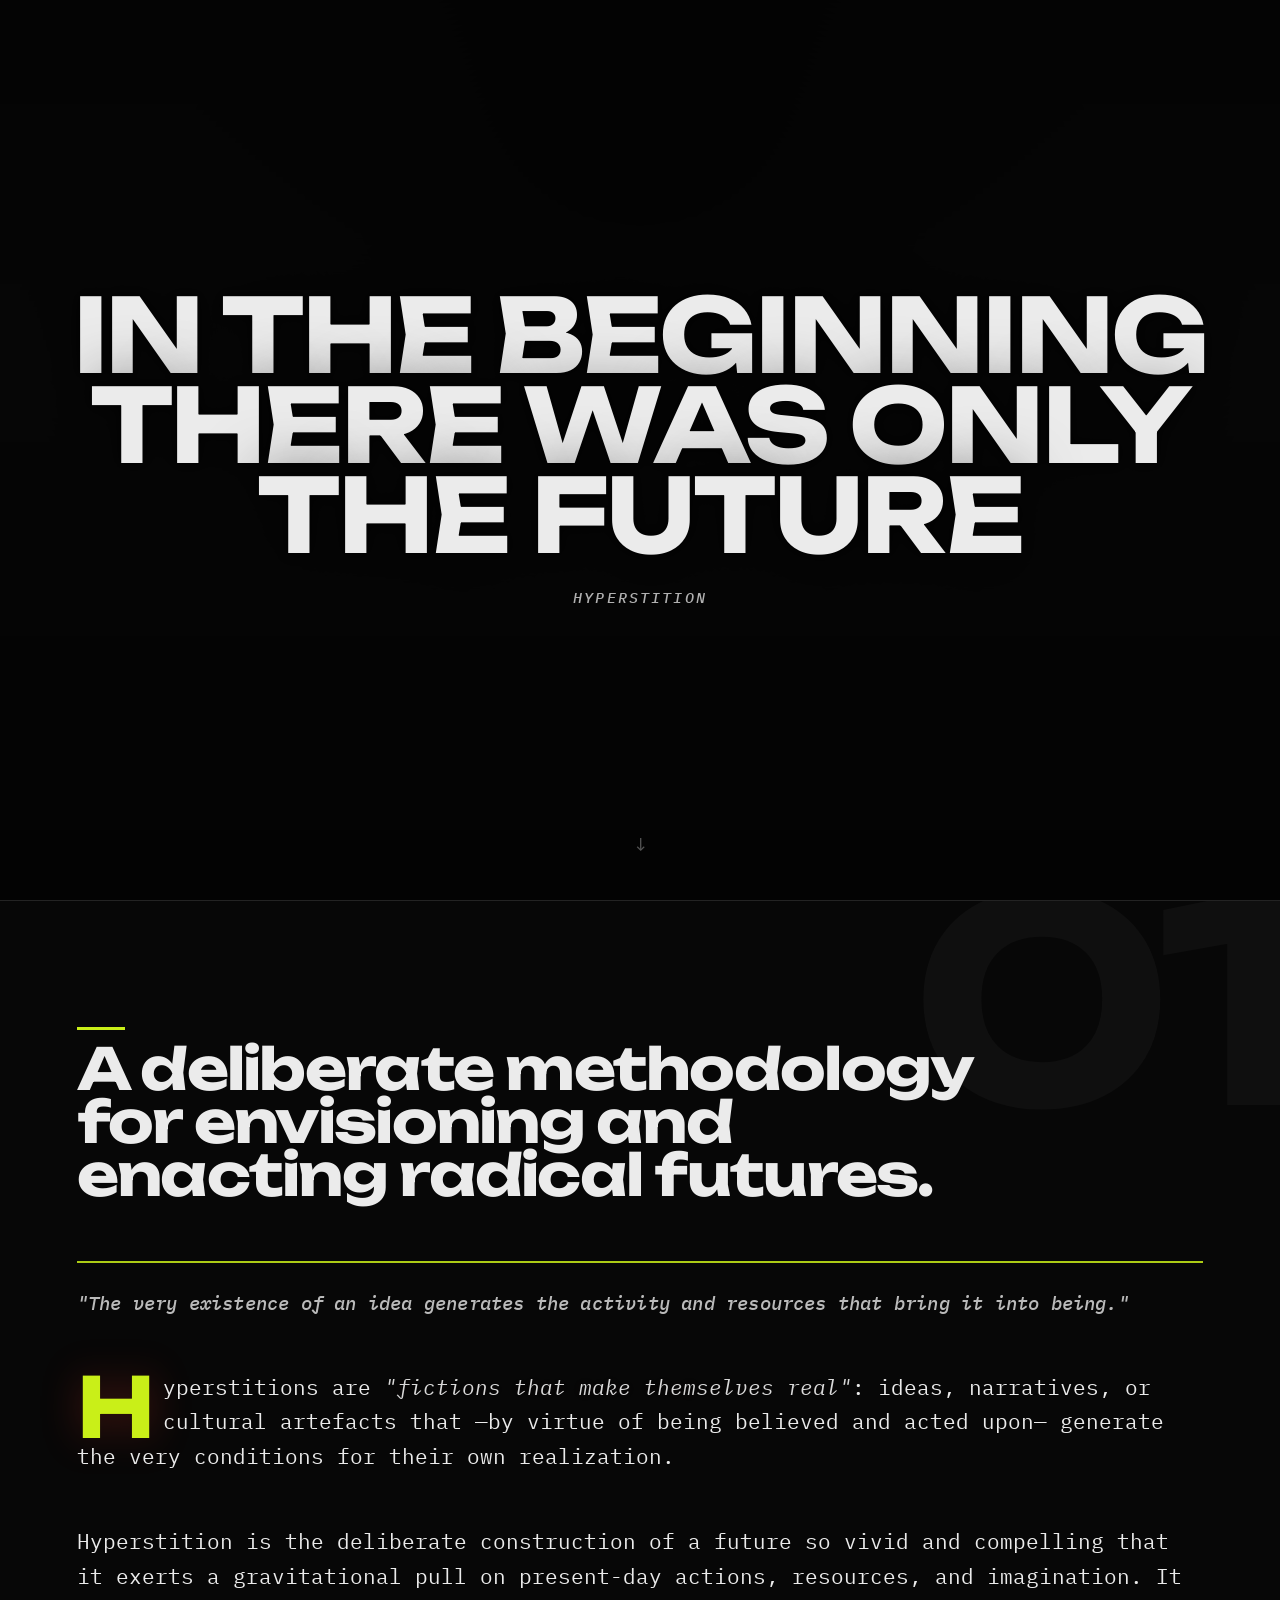
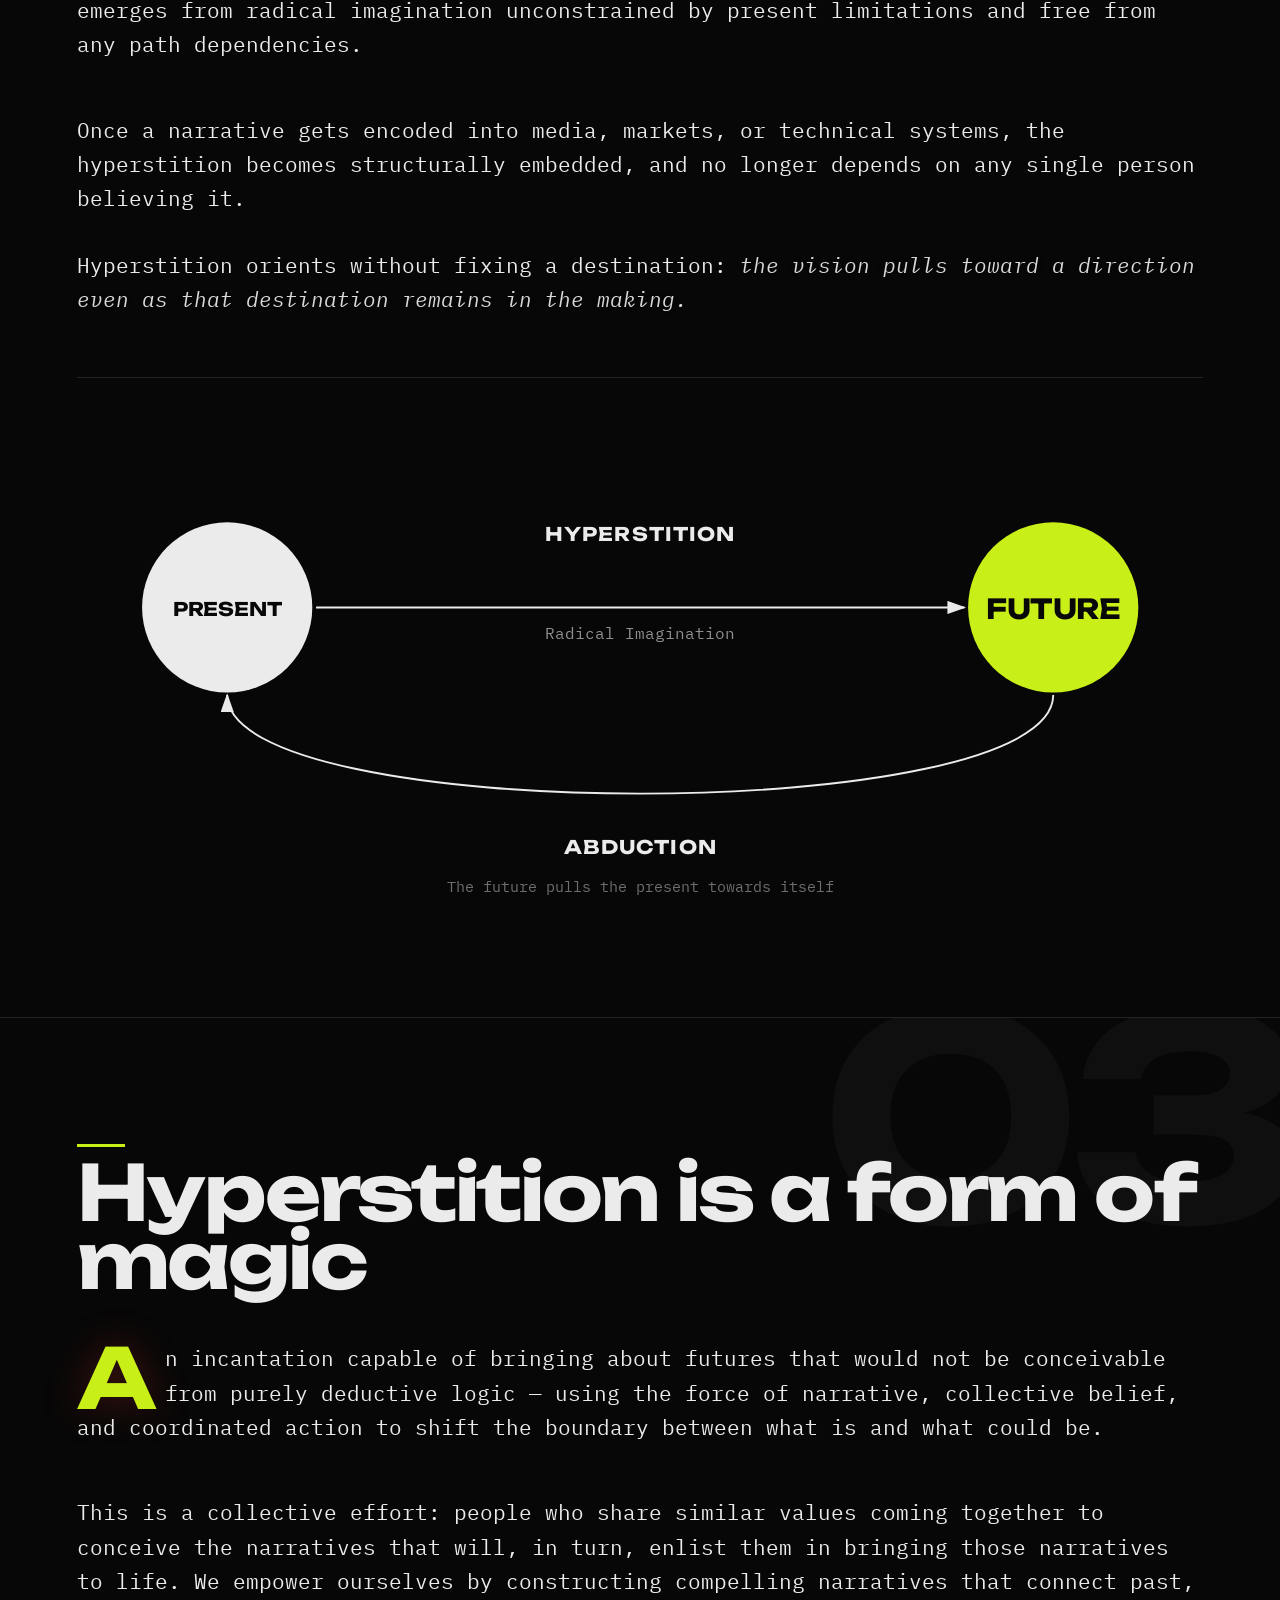
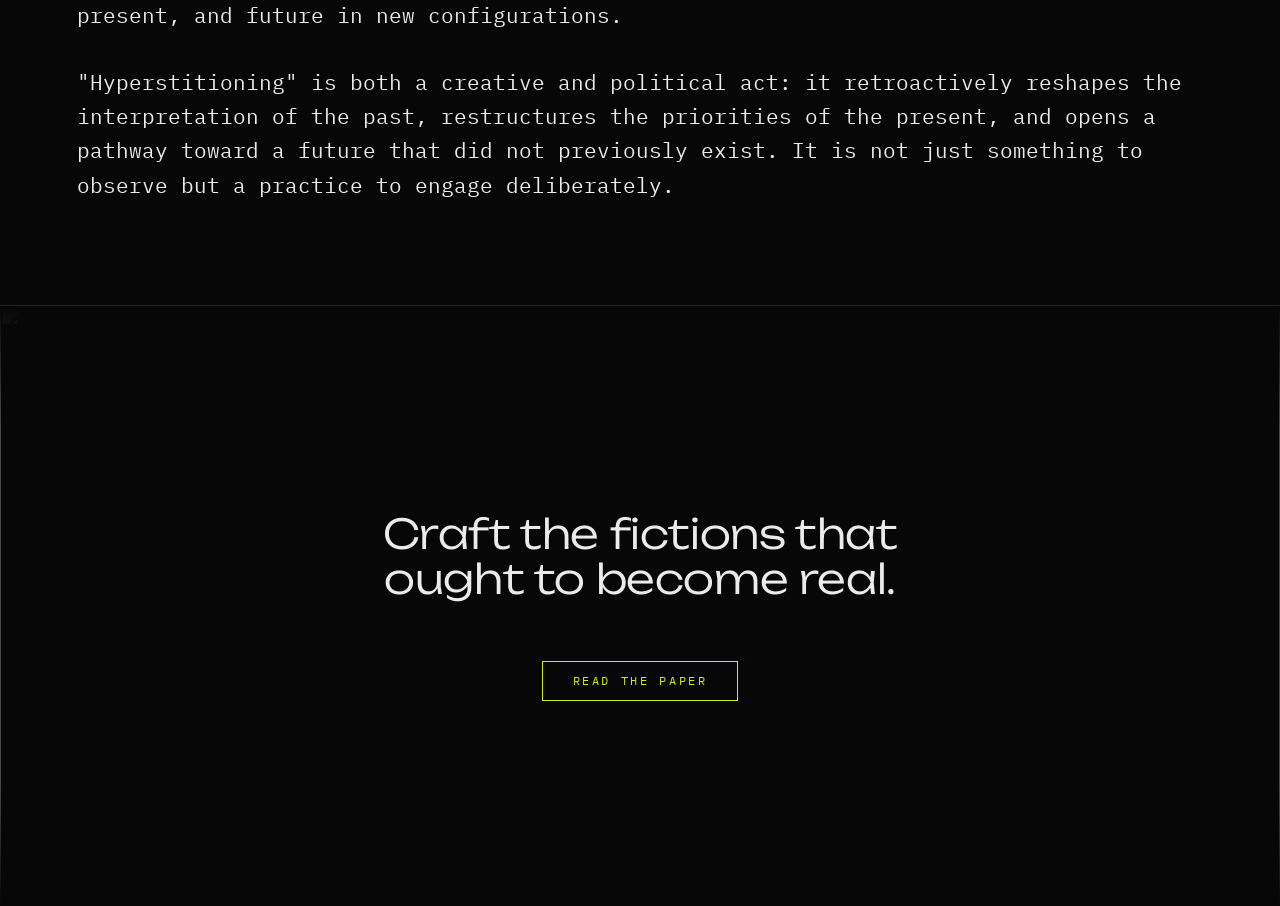
==== index.html @ 97afe1a6 "Edit it by hand" ====
<!doctype html>
<html lang="en">
    <head>
        <meta charset="utf-8" />
        <meta name="viewport" content="width=device-width, initial-scale=1" />
        <title>Hyperstition</title>
        <link rel="preconnect" href="https://fonts.googleapis.com" />
        <link rel="preconnect" href="https://fonts.gstatic.com" crossorigin />
        <link
            href="https://fonts.googleapis.com/css2?family=Cormorant:ital,wght@0,300..700;1,300..700&family=Sono:wght,MONO@200..800,1&display=swap"
            rel="stylesheet"
        />
        <link
            href="https://fonts.googleapis.com/css2?family=Unbounded:wght@300;700&family=IBM+Plex+Mono:ital,wght@0,400;0,500;1,400&display=swap"
            rel="stylesheet"
        />
        <link rel="stylesheet" href="styles.css" />
    </head>
    <body>
        <canvas id="canvas"></canvas>

        <!-- ── HERO ──────────────────────────────────────────── -->
        <section class="hero" aria-label="Hero">
            <div class="veil" aria-hidden="true"></div>
            <div class="hero__inner">
                <!--<p class="hero__label">CCRU · FUTURES · NARRATIVE</p>-->
                <h1 class="hero__title">
                    In the beginning there was only the future
                </h1>
                <p class="hero__sub">Hyperstition</p>
            </div>
            <a class="hero__scroll" href="#spread-01" aria-label="Scroll down"
                >↓</a
            >
        </section>

        <!-- ── SPREADS ────────────────────────────────────────── -->
        <div class="spreads">
            <!-- SPREAD 01 · THE CONCEPT -->
            <section class="spread spread--01" id="spread-01">
                <span class="spread__ghost" aria-hidden="true">01</span>
                <div class="spread__inner">
                    <!--<p class="spread__label">
                        <span class="accent">01</span> &mdash; THE CONCEPT
                    </p>-->
                    <blockquote class="pull-quote">
                        A deliberate methodology for envisioning and enacting
                        radical futures.
                    </blockquote>
                    <div class="spread__cols spread__cols--asymmetric">
                        <div class="spread__col">
                            <p class="spread__statement">
                                <em>
                                    "The very existence of an idea generates the
                                    activity and resources that bring it
                                    into&nbsp;being."
                                </em>
                            </p>
                        </div>
                        <div class="spread__col">
                            <p class="drop-cap">
                                Hyperstitions are
                                <em>"fictions that make themselves real"</em>:
                                ideas, narratives, or cultural artefacts that
                                —by virtue of being believed and acted upon—
                                generate the very conditions for their own
                                realization.
                            </p>
                        </div>
                        <div class="spread__col">
                            <p>
                                Hyperstition is the deliberate construction of a
                                future so vivid and compelling that it exerts a
                                gravitational pull on present-day actions,
                                resources, and imagination. It emerges from
                                radical imagination unconstrained by present
                                limitations and free from any path dependencies.
                            </p>
                        </div>
                        <div class="spread__col">
                            <p>
                                Once a narrative gets encoded into media,
                                markets, or technical systems, the hyperstition
                                becomes structurally embedded, and no longer
                                depends on any single person believing it.
                            </p>
                            <p>
                                Hyperstition orients without fixing a
                                destination:
                                <em
                                    >the vision pulls toward a direction even as
                                    that destination remains in the making.</em
                                >
                            </p>
                        </div>
                    </div>
                    <figure
                        class="abduction-diagram"
                        aria-label="Abduction diagram"
                    >
                        <svg
                            viewBox="0 0 900 390"
                            xmlns="http://www.w3.org/2000/svg"
                            aria-hidden="true"
                        >
                            <defs>
                                <marker
                                    id="arr"
                                    markerWidth="10"
                                    markerHeight="7"
                                    refX="9"
                                    refY="3.5"
                                    orient="auto"
                                >
                                    <polygon
                                        points="0 0, 10 3.5, 0 7"
                                        fill="#ebebeb"
                                    />
                                </marker>
                            </defs>

                            <!-- TODAY circle -->
                            <circle cx="120" cy="145" r="68" fill="#ebebeb" />
                            <text
                                x="120"
                                y="152"
                                text-anchor="middle"
                                font-family="Unbounded,sans-serif"
                                font-weight="700"
                                font-size="15"
                                fill="#080808"
                                letter-spacing="-0.01em"
                            >
                                PRESENT
                            </text>

                            <!-- 2050 circle -->
                            <circle cx="780" cy="145" r="68" fill="#c9ef18" />
                            <text
                                x="780"
                                y="154"
                                text-anchor="middle"
                                font-family="Unbounded,sans-serif"
                                font-weight="700"
                                font-size="22"
                                fill="#080808"
                                letter-spacing="-0.02em"
                            >
                                FUTURE
                            </text>

                            <!-- Horizontal arrow: TODAY → 2050 -->
                            <line
                                x1="191"
                                y1="145"
                                x2="709"
                                y2="145"
                                stroke="#ebebeb"
                                stroke-width="1.5"
                                marker-end="url(#arr)"
                            />

                            <!-- HYPERSTITION label -->
                            <text
                                x="450"
                                y="92"
                                text-anchor="middle"
                                font-family="Unbounded,sans-serif"
                                font-weight="700"
                                font-size="15"
                                fill="#ebebeb"
                                letter-spacing="0.06em"
                            >
                                HYPERSTITION
                            </text>

                            <!-- Sub-labels -->
                            <text
                                x="450"
                                y="170"
                                text-anchor="middle"
                                font-family="IBM Plex Mono,monospace"
                                font-size="13"
                                fill="#ebebeb"
                                opacity="0.6"
                            >
                                Radical Imagination
                            </text>
                            <!--<text
                                x="450"
                                y="188"
                                text-anchor="middle"
                                font-family="IBM Plex Mono,monospace"
                                font-size="13"
                                fill="#ebebeb"
                                opacity="0.6"
                            >
                                Free Imagination
                            </text>-->

                            <!-- Arc: 2050 → TODAY -->
                            <path
                                d="M 780,215 C 780,320 120,320 120,215"
                                fill="none"
                                stroke="#ebebeb"
                                stroke-width="1.5"
                                marker-end="url(#arr)"
                            />

                            <!-- ABDUCTION label -->
                            <text
                                x="450"
                                y="342"
                                text-anchor="middle"
                                font-family="Unbounded,sans-serif"
                                font-weight="700"
                                font-size="15"
                                fill="#ebebeb"
                                letter-spacing="0.06em"
                            >
                                ABDUCTION
                            </text>

                            <!-- Caption -->
                            <text
                                x="450"
                                y="372"
                                text-anchor="middle"
                                font-family="IBM Plex Mono,monospace"
                                font-size="12"
                                fill="#ebebeb"
                                opacity="0.45"
                            >
                                The future pulls the present towards itself

                                <!--reasoning backward from a desired future to
                                identify what must happen now.-->
                            </text>
                        </svg>
                    </figure>
                </div>
            </section>

            <!-- SPREAD 02 · ABDUCTION -->
            <!--<section class="spread spread--02" id="spread-02">-->
            <!--<span class="spread__ghost" aria-hidden="true">02</span>-->
            <!--<div class="spread__inner">-->
            <!--<p class="spread__label">
                        <span class="accent">02</span> &mdash; ABDUCTION
                    </p>-->
            <!--<blockquote class="pull-quote">
                        The future pulls the present towards itself
                    </blockquote>-->
            <!--<div class="spread__cols">
                        <div class="spread__col">
                            <p class="spread__statement">
                                Hyperstition is the deliberate construction of a
                                future so vivid and compelling that it exerts a
                                gravitational pull on present-day actions,
                                resources, and imagination. It emerges from
                                radical imagination unconstrained by present
                                limitations and free from any path dependencies.
                            </p>
                        </div>
                        <div class="spread__col">
                            <p class="drop-cap">
                                Once a narrative gets encoded into media,
                                markets, or technical systems, the hyperstition
                                becomes structurally embedded, and no longer
                                depends on any single person believing it.
                            </p>
                            <p>
                                Hyperstition orients without fixing a
                                destination: the vision pulls toward a direction
                                even as that destination remains in the making.
                            </p>
                        </div>
                    </div>-->
            <!--</div>-->
            <!--</section>-->

            <!-- SPREAD 03 · DELIBERATE ACT -->
            <section class="spread spread--03" id="spread-03">
                <span class="spread__ghost" aria-hidden="true">03</span>
                <div class="spread__inner">
                    <!--<p class="spread__label">
                        <span class="accent">03</span> &mdash; DELIBERATE ACT
                    </p>-->
                    <blockquote class="pull-quote pull-quote--large">
                        Hyperstition is a form of magic
                    </blockquote>
                    <div class="spread__cols spread__cols--asymmetric">
                        <div class="spread__col">
                            <p class="drop-cap">
                                An incantation capable of bringing about futures
                                that would not be conceivable from purely
                                deductive logic — using the force of narrative,
                                collective belief, and coordinated action to
                                shift the boundary between what is and what
                                could be.
                            </p>
                        </div>
                        <div class="spread__col">
                            <p>
                                This is a collective effort: people who share
                                similar values coming together to conceive the
                                narratives that will, in turn, enlist them in
                                bringing those narratives to life. We empower
                                ourselves by constructing compelling narratives
                                that connect past, present, and future in new
                                configurations.
                            </p>
                            <!--<blockquote class="pull-quote pull-quote--inline">
                                "it is not just something to observe but a
                                practice to engage&nbsp;deliberately."
                            </blockquote>-->
                            <p>
                                "Hyperstitioning" is both a creative and
                                political act: it retroactively reshapes the
                                interpretation of the past, restructures the
                                priorities of the present, and opens a pathway
                                toward a future that did not previously exist.
                                It is not just something to observe but a
                                practice to engage&nbsp;deliberately.
                            </p>
                        </div>
                    </div>
                </div>
            </section>
        </div>
        <!-- /.spreads -->

        <!-- ── CTA ────────────────────────────────────────────── -->
        <section class="cta" id="cta">
            <figure class="cta__bg" aria-hidden="true">
                <img src="public/magic.png" alt="" />
            </figure>
            <div class="cta__inner">
                <blockquote class="cta__quote">
                    Craft the fictions that ought to become real.
                </blockquote>
                <a
                    class="cta__action"
                    href="public/hyperstition_fey.pdf"
                    target="_blank"
                    >Read the paper</a
                >
            </div>
        </section>

        <!-- ── FOOTER ─────────────────────────────────────────── -->
        <!--<footer class="colophon">
            <p class="colophon__title">HYPERSTITION.IO</p>
            <p class="colophon__year">MMXXVI</p>
        </footer>-->

        <script src="https://jhancock532.github.io/twgl.min.js"></script>
        <script src="shaders.js"></script>
        <script src="main.js"></script>
    </body>
</html>
---- styles.css ----
/* ═══════════════════════════════════════════════════════════
   HYPERSTITION — Zine Stylesheet
   ═══════════════════════════════════════════════════════════ */

:root {
    color-scheme: dark;
    --bg: #080808;
    --fg: #ebebeb;
    --accent: #c9ef18;
    --ghost: rgba(235, 235, 235, 0.03);
    --rule: rgba(235, 235, 235, 0.12);

    /* Spacing scale — 0.75rem base */
    --sp-1: 0.75rem;
    --sp-2: 1.5rem;
    --sp-3: 2.25rem;
    --sp-4: 3rem;
    --sp-5: 3.75rem;
    --sp-6: 4.5rem;

    /* Type scale — perfect fourth (1.333) */
    --ts--2: 0.56rem;
    --ts--1: 0.75rem;
    --ts-0: 1rem;
    --ts-1: 1.33rem;
    --ts-2: 1.78rem;
    --ts-3: 2.37rem;
    --ts-4: 3.16rem;
    --ts-5: 4.21rem;
    --ts-6: 5.61rem;
    --ts-7: 7.48rem;

    --font-display: "Unbounded", "Sono", "Georgia", serif;
    --font-body: "IBM Plex Mono", "Cormorant", "Courier New", monospace;
}

/* ── Reset ───────────────────────────────────────────────── */
*,
*::before,
*::after {
    box-sizing: border-box;
    margin: 0;
    padding: 0;
}

/* ── Base ────────────────────────────────────────────────── */
html {
    background: var(--bg);
    scroll-behavior: smooth;
    overscroll-behavior: none;
}

body {
    background: var(--bg);
    color: var(--fg);
    font-family: var(--font-body);
    font-size: clamp(0.85rem, 1vw + 0.5rem, 1.3rem);
    line-height: 1.65;
    text-rendering: optimizeLegibility;
    -webkit-font-smoothing: antialiased;
    overflow-x: hidden;
    overflow-y: auto;
    position: relative;
}

/* ── Canvas (fixed WebGL background) ────────────────────── */
canvas {
    position: fixed;
    inset: 0;
    width: 100%;
    height: 100%;
    display: block;
    filter: contrast(1.05) saturate(0.1) brightness(0.95);
    z-index: 0;
}

/* ── Selection — redacted document feel ──────────────────── */
::selection {
    background: var(--accent);
    color: var(--bg);
    -webkit-text-fill-color: var(--bg);
}

/* ── Scrollbar — hairline accent ────────────────────────── */
::-webkit-scrollbar {
    width: 4px;
}
::-webkit-scrollbar-track {
    background: var(--bg);
}
::-webkit-scrollbar-thumb {
    background: var(--accent);
    border-radius: 0;
}
html {
    scrollbar-width: thin;
    scrollbar-color: var(--accent) var(--bg);
}

/* ── Accent utility ──────────────────────────────────────── */
.accent {
    color: var(--accent);
}

/* ═══════════════════════════════════════════════════════════
   HERO
   ═══════════════════════════════════════════════════════════ */
.hero {
    position: relative;
    height: 100dvh;
    min-height: 30rem;
    display: flex;
    flex-direction: column;
    align-items: center;
    justify-content: center;
    z-index: 1;
    text-align: center;
    overflow: hidden;
}

/*.veil {
    position: absolute;
    inset: 0;
    background:
        radial-gradient(
            60vmax 40vmax at 50% 20%,
            rgba(0, 0, 0, 0.4),
            transparent 60%
        ),
        linear-gradient(
            180deg,
            rgba(0, 0, 0, 0.5),
            rgba(0, 0, 0, 0.2) 40%,
            rgba(0, 0, 0, 0.65)
        );
    mix-blend-mode: multiply;
    pointer-events: none;
    z-index: 1;
}*/

.veil {
    position: absolute;
    inset: 0;
    background:
        radial-gradient(
            60vmax 40vmax at 50% 20%,
            rgba(0, 0, 0, 0.35),
            transparent 60%
        ),
        linear-gradient(
            180deg,
            rgba(0, 0, 0, 0.45),
            rgba(0, 0, 0, 0.2) 40%,
            rgba(0, 0, 0, 0.55)
        );
    mix-blend-mode: multiply;
    pointer-events: none;
    z-index: 1;
}

.hero__inner {
    position: relative;
    z-index: 2;
    padding: 2rem 1.5rem;
    display: flex;
    flex-direction: column;
    align-items: center;
    gap: var(--sp-2);
}

.hero__title {
    font-family: var(--font-display);
    font-weight: 700;
    font-size: clamp(2.37rem, 8vw, 7.77rem);
    line-height: 0.88;
    letter-spacing: -0.03em;
    text-transform: uppercase;
    text-align: center;
    text-wrap: balance;
    text-shadow:
        0 0 60px rgba(0, 0, 0, 0.7),
        0 0 12px rgba(0, 0, 0, 0.9);
    animation: heatshift 12s ease-in-out infinite;
}

@keyframes heatshift {
    0%,
    100% {
        text-shadow:
            0 0 60px rgba(0, 0, 0, 0.7),
            0 0 12px rgba(0, 0, 0, 0.9),
            0 0 0 transparent;
    }
    33% {
        text-shadow:
            0 0 80px rgba(214, 56, 39, 0.08),
            0 0 12px rgba(0, 0, 0, 0.9),
            0 0 200px rgba(214, 56, 39, 0.03);
    }
    66% {
        text-shadow:
            0 0 60px rgba(0, 0, 0, 0.7),
            0 0 20px rgba(214, 56, 39, 0.05),
            0 0 160px rgba(214, 56, 39, 0.02);
    }
}

.hero__sub {
    font-family: var(--font-body);
    font-style: italic;
    font-size: clamp(0.75rem, 1.2vw, 1.33rem);
    letter-spacing: 0.14em;
    text-transform: uppercase;
    font-weight: 500;
    color: var(--fg);
    opacity: 0.75;
    animation: breathe 8s ease-in-out infinite;
}

@keyframes breathe {
    0%,
    100% {
        letter-spacing: 0.14em;
        opacity: 0.75;
    }
    50% {
        letter-spacing: 0.32em;
        opacity: 0.45;
    }
}

.hero__scroll {
    position: absolute;
    bottom: 2.5rem;
    left: 50%;
    transform: translateX(-50%);
    z-index: 2;
    color: var(--fg);
    opacity: 0.35;
    font-size: 1.2rem;
    text-decoration: none;
    animation: bob 2.2s ease-in-out infinite;
    transition:
        opacity 0.3s,
        text-shadow 0.3s;
    letter-spacing: 0;
}

.hero__scroll:hover {
    opacity: 0.9;
    text-shadow: 0 0 12px rgba(214, 56, 39, 0.4);
}

@keyframes bob {
    0%,
    100% {
        transform: translateX(-50%) translateY(0);
    }
    50% {
        transform: translateX(-50%) translateY(6px);
    }
}

/* ═══════════════════════════════════════════════════════════
   SPREADS WRAPPER
   ═══════════════════════════════════════════════════════════ */
.spreads {
    position: relative;
    z-index: 2;
}

/* ── Shared spread styles ────────────────────────────────── */
.spread {
    position: relative;
    overflow: hidden;
    padding: clamp(4rem, 8vw, 9rem) clamp(1.5rem, 6vw, 7rem);
    border-top: 1px solid var(--rule);
    background: rgba(8, 8, 8, 0.9);
}

.spread__ghost {
    position: absolute;
    top: -0.15em;
    right: -0.05em;
    font-family: var(--font-display);
    font-weight: 700;
    font-size: clamp(10rem, 22vw, 22rem);
    line-height: 1;
    color: var(--ghost);
    pointer-events: none;
    user-select: none;
    z-index: 0;
    letter-spacing: -0.04em;
    transition:
        color 1.2s ease,
        text-shadow 1.2s ease;
}

.spread:hover .spread__ghost {
    color: rgba(214, 56, 39, 0.04);
    text-shadow: 0 0 120px rgba(214, 56, 39, 0.06);
}

.spread__inner {
    position: relative;
    z-index: 1;
    max-width: 72rem;
    margin: 0 auto;
}

.spread__label {
    font-family: var(--font-body);
    font-size: var(--ts--1);
    letter-spacing: 0.22em;
    text-transform: uppercase;
    color: var(--fg);
    opacity: 0.5;
    margin-bottom: var(--sp-3);
    padding-bottom: var(--sp-1);
    border-bottom: 1px solid var(--rule);
    display: inline-block;
}

/* Stacked column layout — statement/aside first, body below */
.spread__cols {
    display: flex;
    flex-direction: column;
    gap: clamp(2rem, 4vw, 3.5rem);
    margin-top: var(--sp-4);
}

.spread__cols--asymmetric {
    /* same stacked behaviour */
}

.spread__col p {
    text-wrap: pretty;
}

.spread__col p + p {
    margin-top: clamp(1.25rem, 2.5vw, 2.25rem);
}

/* Body italics — faint accent bleed, typewriter correction feel */
.spread__col em {
    color: rgba(235, 235, 235, 0.92);
    text-shadow: 0 0 18px rgba(214, 56, 39, 0.08);
}

/* ── Pull quotes ─────────────────────────────────────────── */
.pull-quote {
    font-family: var(--font-display);
    font-weight: 700;
    font-size: clamp(2.37rem, 4.5vw, 4.21rem);
    line-height: 0.92;
    letter-spacing: -0.03em;
    border: none;
    margin: var(--sp-2) 0 var(--sp-4);
    padding: 0;
    max-width: 18ch;
    color: var(--fg);
    position: relative;
    overflow-wrap: break-word;
}

.pull-quote::before {
    content: "";
    display: block;
    width: 3rem;
    height: 3px;
    background: var(--accent);
    margin-bottom: var(--sp-1);
    transition: width 0.6s cubic-bezier(0.22, 1, 0.36, 1);
}

.pull-quote:hover::before {
    width: 100%;
}

.pull-quote--large {
    font-size: clamp(2.37rem, 6vw, 5.61rem);
    line-height: 0.88;
    letter-spacing: -0.03em;
    max-width: 16ch;
}

/* ═══════════════════════════════════════════════════════════
   SPREAD 02 — Abduction Diagram
   ═══════════════════════════════════════════════════════════ */
.abduction-diagram {
    margin-top: var(--sp-5);
    padding-top: var(--sp-4);
    border-top: 1px solid var(--rule);
    width: 100%;
}

.abduction-diagram svg {
    display: block;
    width: 100%;
    height: auto;
}

/* ═══════════════════════════════════════════════════════════
   CTA
   ═══════════════════════════════════════════════════════════ */
.cta {
    position: relative;
    z-index: 2;
    background: rgba(8, 8, 8, 0.94);
    border-top: 1px solid var(--rule);
    padding: clamp(8rem, 16vw, 16rem) clamp(1.5rem, 6vw, 7rem);
    text-align: center;
    overflow: hidden;
}

.cta__bg {
    position: absolute;
    inset: 0;
    margin: 0;
    padding: 0;
    z-index: 0;
}

.cta__bg img {
    display: block;
    width: 100%;
    height: 100%;
    object-fit: cover;
    object-position: center center;
    filter: grayscale(1) contrast(1.1) brightness(0.7);
    opacity: 0.5;
    mix-blend-mode: screen;
    -webkit-mask-image: linear-gradient(
        to bottom,
        transparent 0%,
        black 20%,
        black 80%,
        transparent 100%
    );
    mask-image: linear-gradient(
        to bottom,
        transparent 0%,
        black 20%,
        black 80%,
        transparent 100%
    );
}

.cta__inner {
    position: relative;
    z-index: 1;
    max-width: 48rem;
    margin: 0 auto;
    display: flex;
    flex-direction: column;
    align-items: center;
    gap: var(--sp-5);
}

.cta__quote {
    font-family: var(--font-display);
    font-weight: 300;
    font-size: clamp(1.78rem, 3.2vw, 3.16rem);
    line-height: 1.1;
    letter-spacing: -0.01em;
    color: var(--fg);
    border: none;
    padding: 0;
    margin: 0;
    text-wrap: balance;
}

.cta__action {
    display: inline-block;
    font-family: var(--font-body);
    font-size: var(--ts--1);
    letter-spacing: 0.22em;
    text-transform: uppercase;
    color: var(--accent);
    border: 1px solid var(--accent);
    padding: 0.75em 2.5em;
    text-decoration: none;
    transition:
        background 0.25s ease,
        color 0.25s ease;
}

.cta__action:hover {
    background: var(--accent);
    color: var(--bg);
}

/* ═══════════════════════════════════════════════════════════
   IMAGE FIGURES
   ═══════════════════════════════════════════════════════════ */
.spread__figure {
    position: relative;
    margin: var(--sp-5) 0 0;
    overflow: hidden;
}

.spread__figure img {
    display: block;
    width: 100%;
    max-height: 65vh;
    object-fit: cover;
    object-position: center top;
    filter: grayscale(0.85) contrast(1.1);
    opacity: 0.8;
    -webkit-mask-image: linear-gradient(to top, black 55%, transparent 100%);
    mask-image: linear-gradient(to top, black 55%, transparent 100%);
}

.spread__figure--bleed {
    position: relative;
    left: 50%;
    transform: translateX(-50%);
    width: 100vw;
}

.spread--03 .spread__figure--bleed {
    transform: translateX(-50%) rotate(0.3deg);
}

.spread--03 .spread__figure img {
    max-height: 40vh;
    object-position: center center;
}

/* ═══════════════════════════════════════════════════════════
   ZINE TYPOGRAPHY
   ═══════════════════════════════════════════════════════════ */

/* Drop capital — Unbounded letter in accent yellow */
.drop-cap::first-letter {
    font-family: var(--font-display);
    font-weight: 700;
    font-size: 4em;
    line-height: 0.75;
    float: left;
    margin-right: 0.1em;
    margin-top: 0.06em;
    color: var(--accent);
    text-shadow: 0 0 40px rgba(214, 56, 39, 0.3);
}

/* Statement paragraph — lead-in declaration, mono italic */
.spread__statement {
    font-family: var(--font-body);
    font-style: italic;
    font-weight: 500;
    font-size: clamp(1rem, 1.5vw, 1.2rem);
    line-height: 1.7;
    letter-spacing: 0.01em;
    border-top: 2px solid var(--accent);
    padding-top: var(--sp-2);
    margin-top: var(--sp-1);
    opacity: 0.85;
}

.spread__statement em {
    font-style: italic;
    opacity: 1;
    text-shadow: none;
}

/* Mantra — left-bordered continuation of pull-quote */
.spread__mantra {
    font-style: italic;
    font-size: clamp(1rem, 1.3vw, 1.33rem);
    line-height: 1.7;
    letter-spacing: 0.01em;
    font-weight: 500;
    border-left: 2px solid var(--accent);
    padding-left: 1.5rem;
    max-width: 52ch;
    margin: 0;
    opacity: 0.85;
}

/* ═══════════════════════════════════════════════════════════
   RESPONSIVE
   ═══════════════════════════════════════════════════════════ */
@media (max-width: 700px) {
    .hero__title {
        word-break: break-word;
        hyphens: manual;
    }
}

/* ── Reduced motion — kill all animation, preserve layout ── */
@media (prefers-reduced-motion: reduce) {
    *,
    *::before,
    *::after {
        animation-duration: 0.01ms !important;
        animation-iteration-count: 1 !important;
        transition-duration: 0.01ms !important;
    }
}
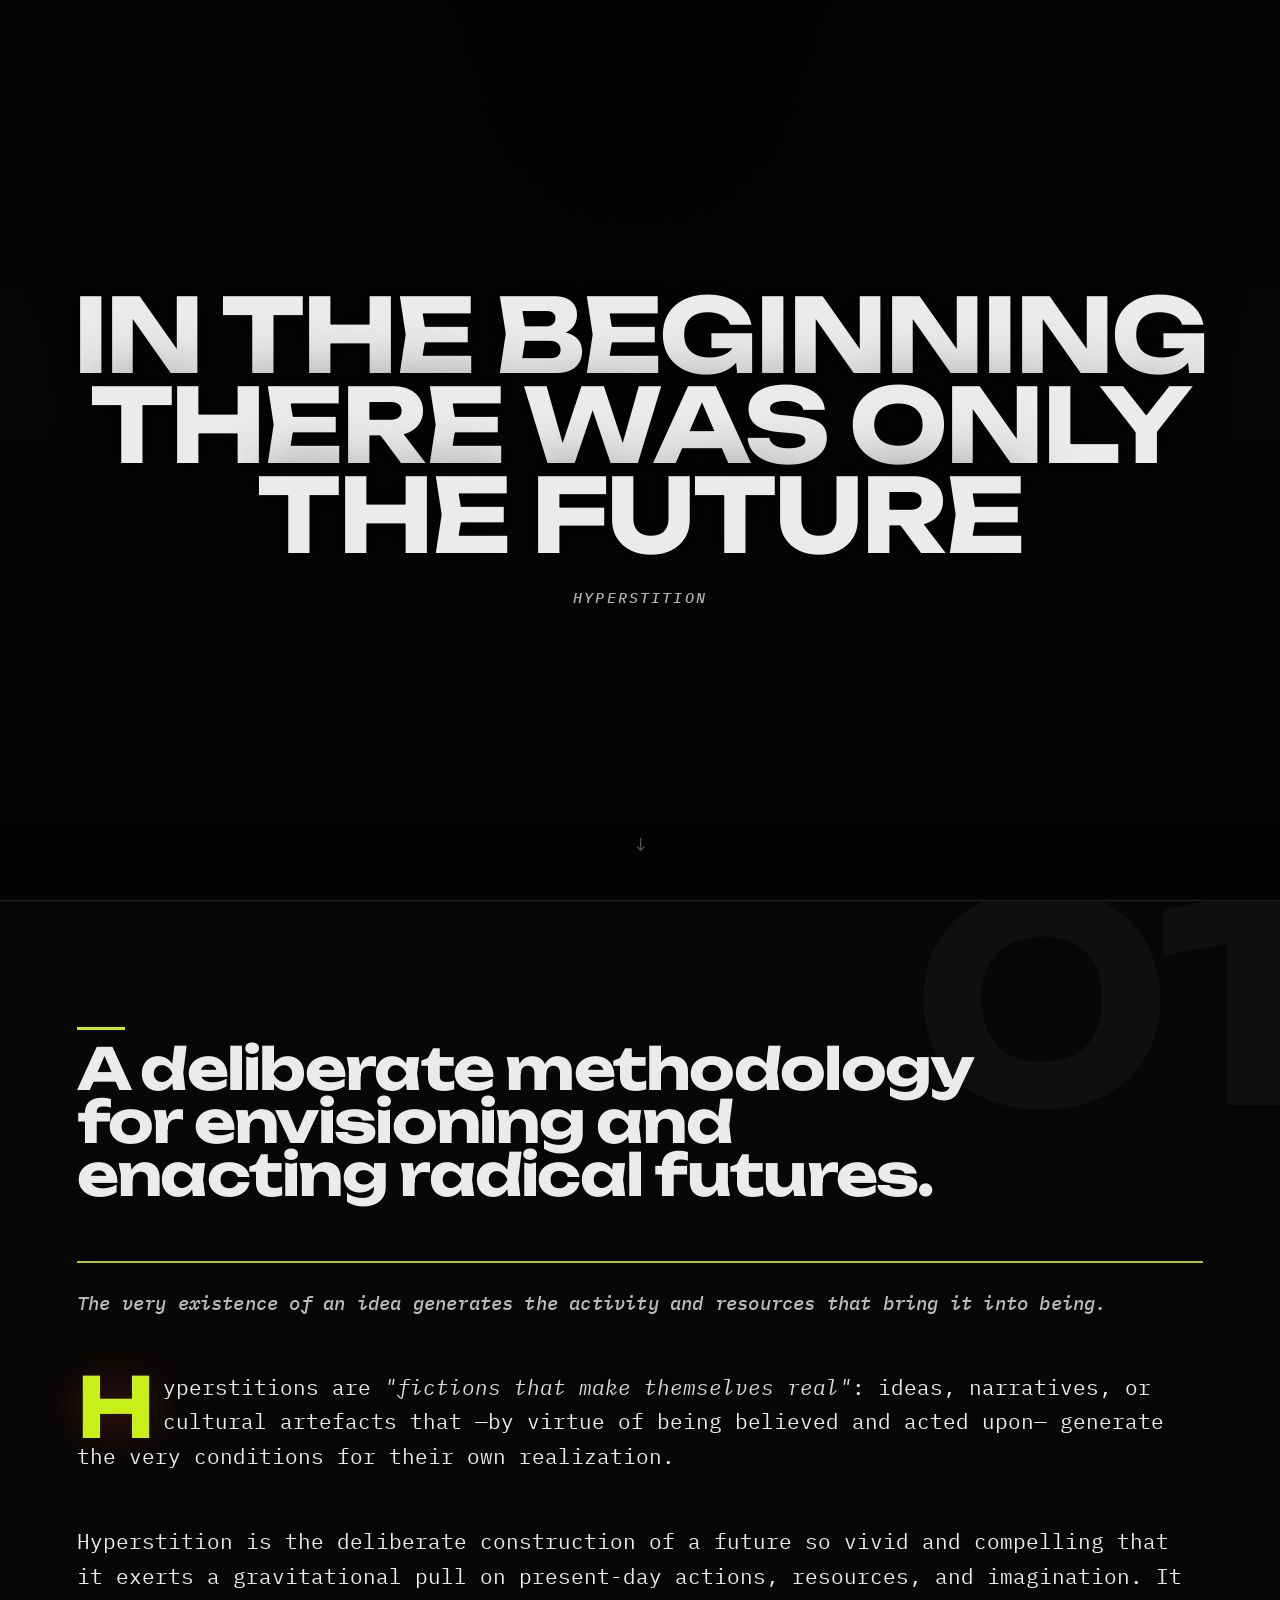
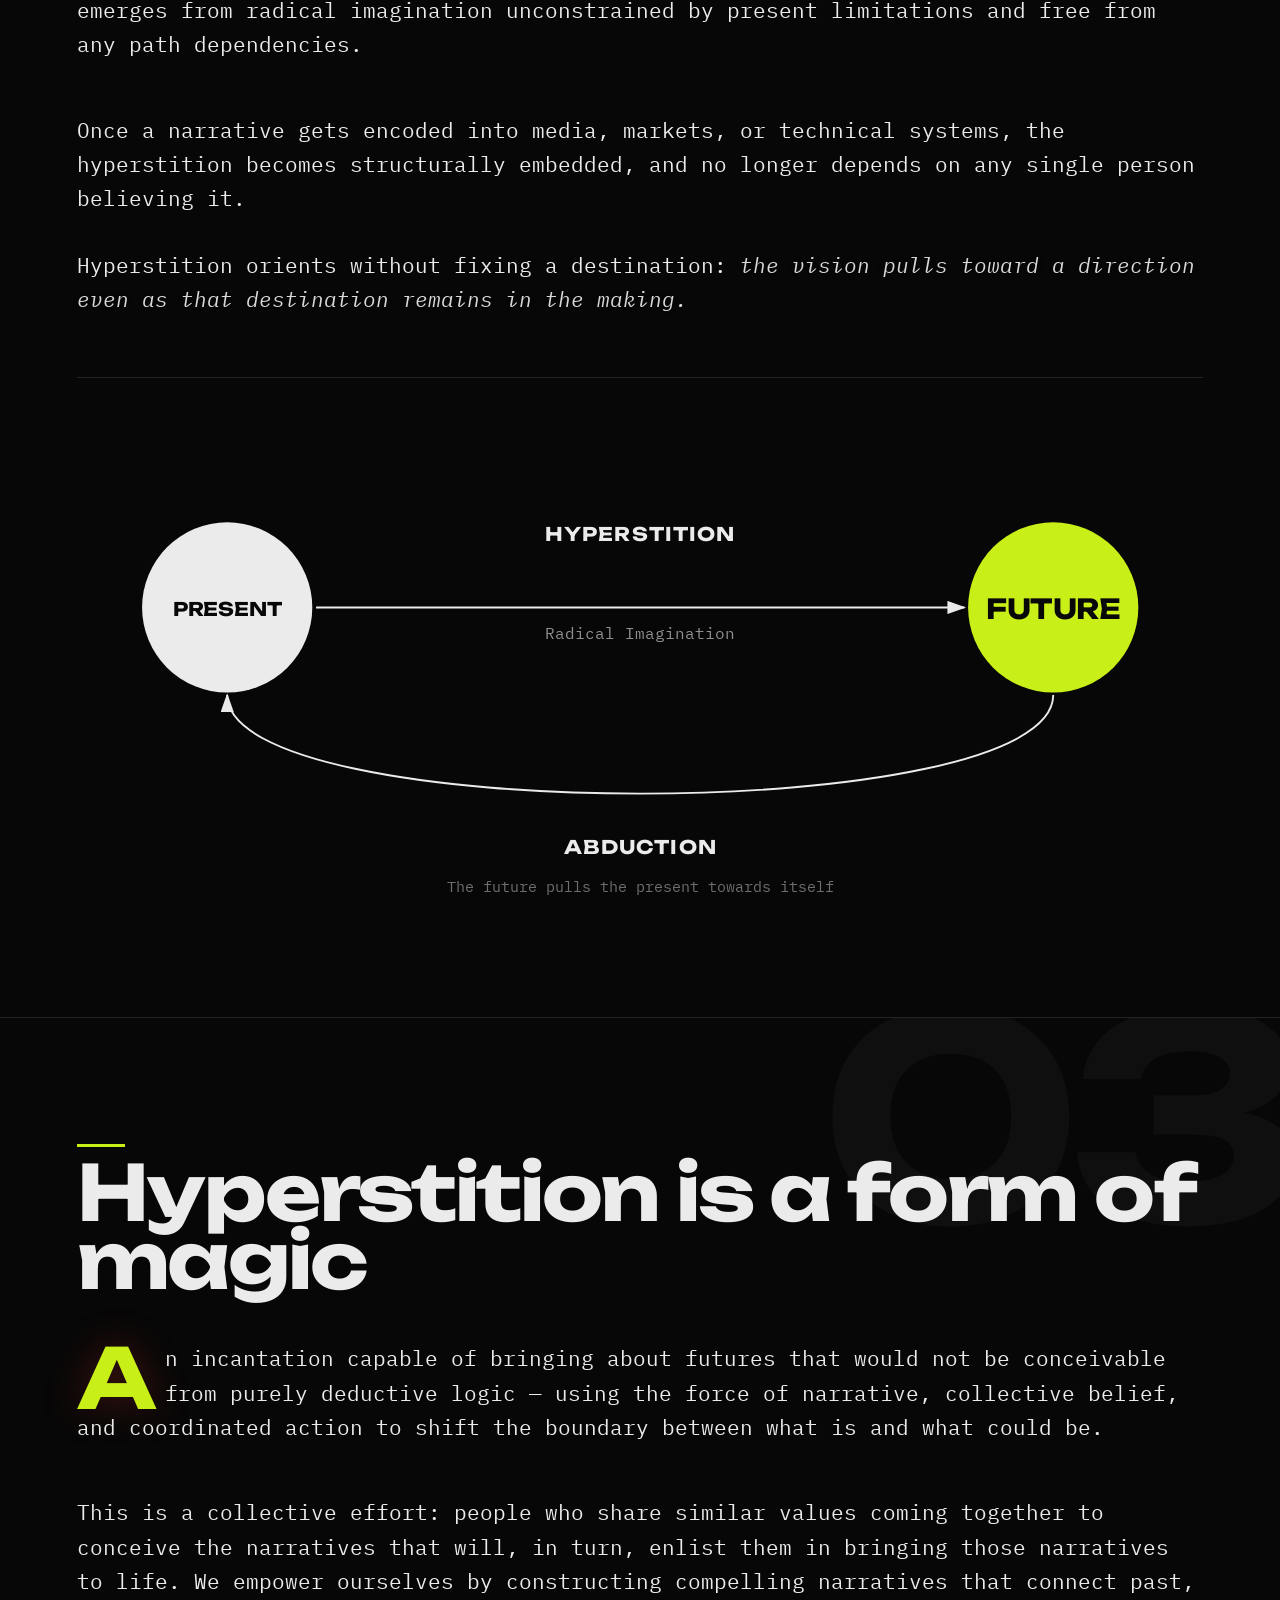
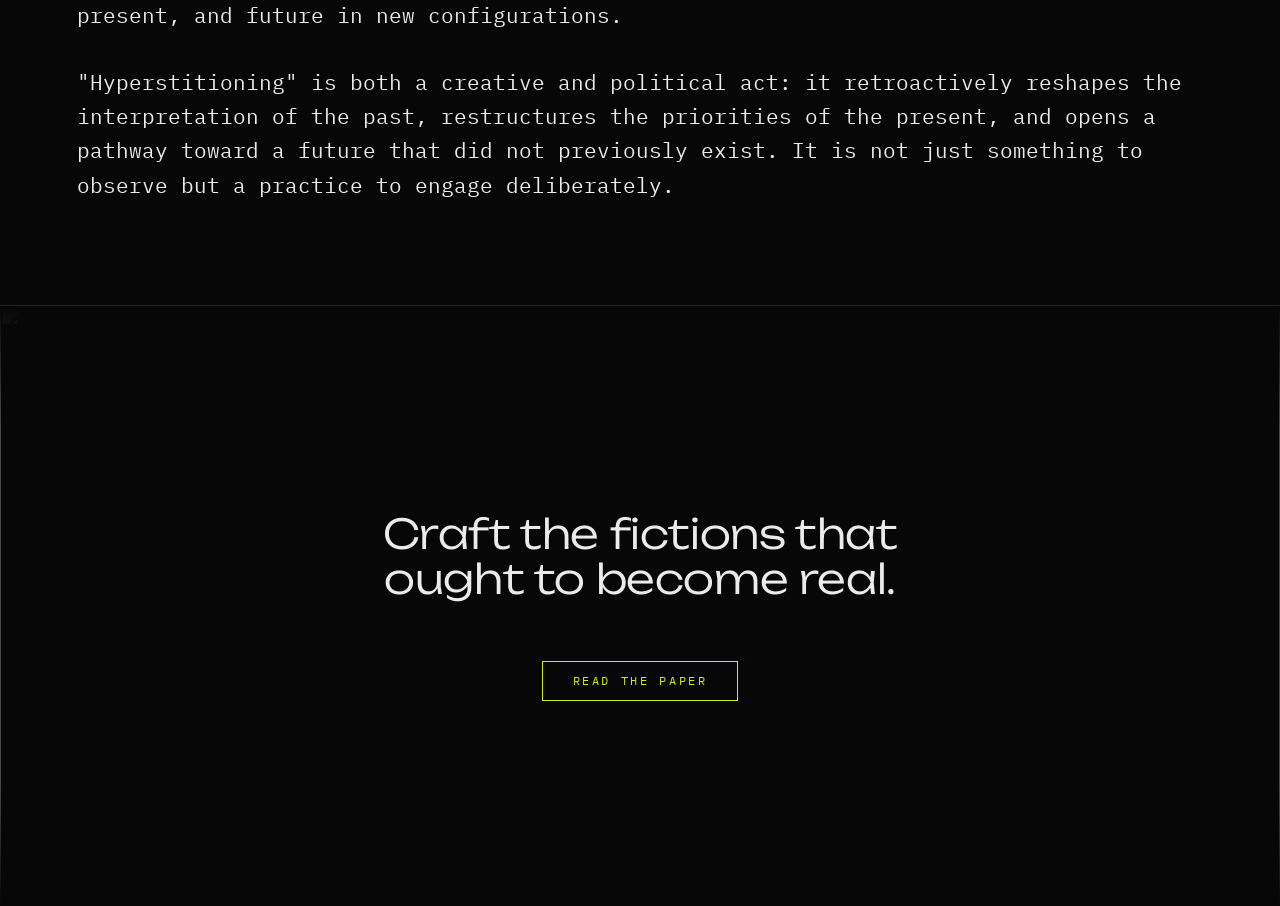
==== commit 9b03fa32: "Remove pointless keyframes slowing down site" ====
--- a/index.html
+++ b/index.html
@@ -51,9 +51,9 @@
                         <div class="spread__col">
                             <p class="spread__statement">
                                 <em>
-                                    "The very existence of an idea generates the
+                                    The very existence of an idea generates the
                                     activity and resources that bring it
-                                    into&nbsp;being."
+                                    into&nbsp;being.
                                 </em>
                             </p>
                         </div>
--- a/styles.css
+++ b/styles.css
@@ -181,28 +181,6 @@
         0 0 60px rgba(0, 0, 0, 0.7),
         0 0 12px rgba(0, 0, 0, 0.9);
     animation: heatshift 12s ease-in-out infinite;
-}
-
-@keyframes heatshift {
-    0%,
-    100% {
-        text-shadow:
-            0 0 60px rgba(0, 0, 0, 0.7),
-            0 0 12px rgba(0, 0, 0, 0.9),
-            0 0 0 transparent;
-    }
-    33% {
-        text-shadow:
-            0 0 80px rgba(214, 56, 39, 0.08),
-            0 0 12px rgba(0, 0, 0, 0.9),
-            0 0 200px rgba(214, 56, 39, 0.03);
-    }
-    66% {
-        text-shadow:
-            0 0 60px rgba(0, 0, 0, 0.7),
-            0 0 20px rgba(214, 56, 39, 0.05),
-            0 0 160px rgba(214, 56, 39, 0.02);
-    }
 }
 
 .hero__sub {
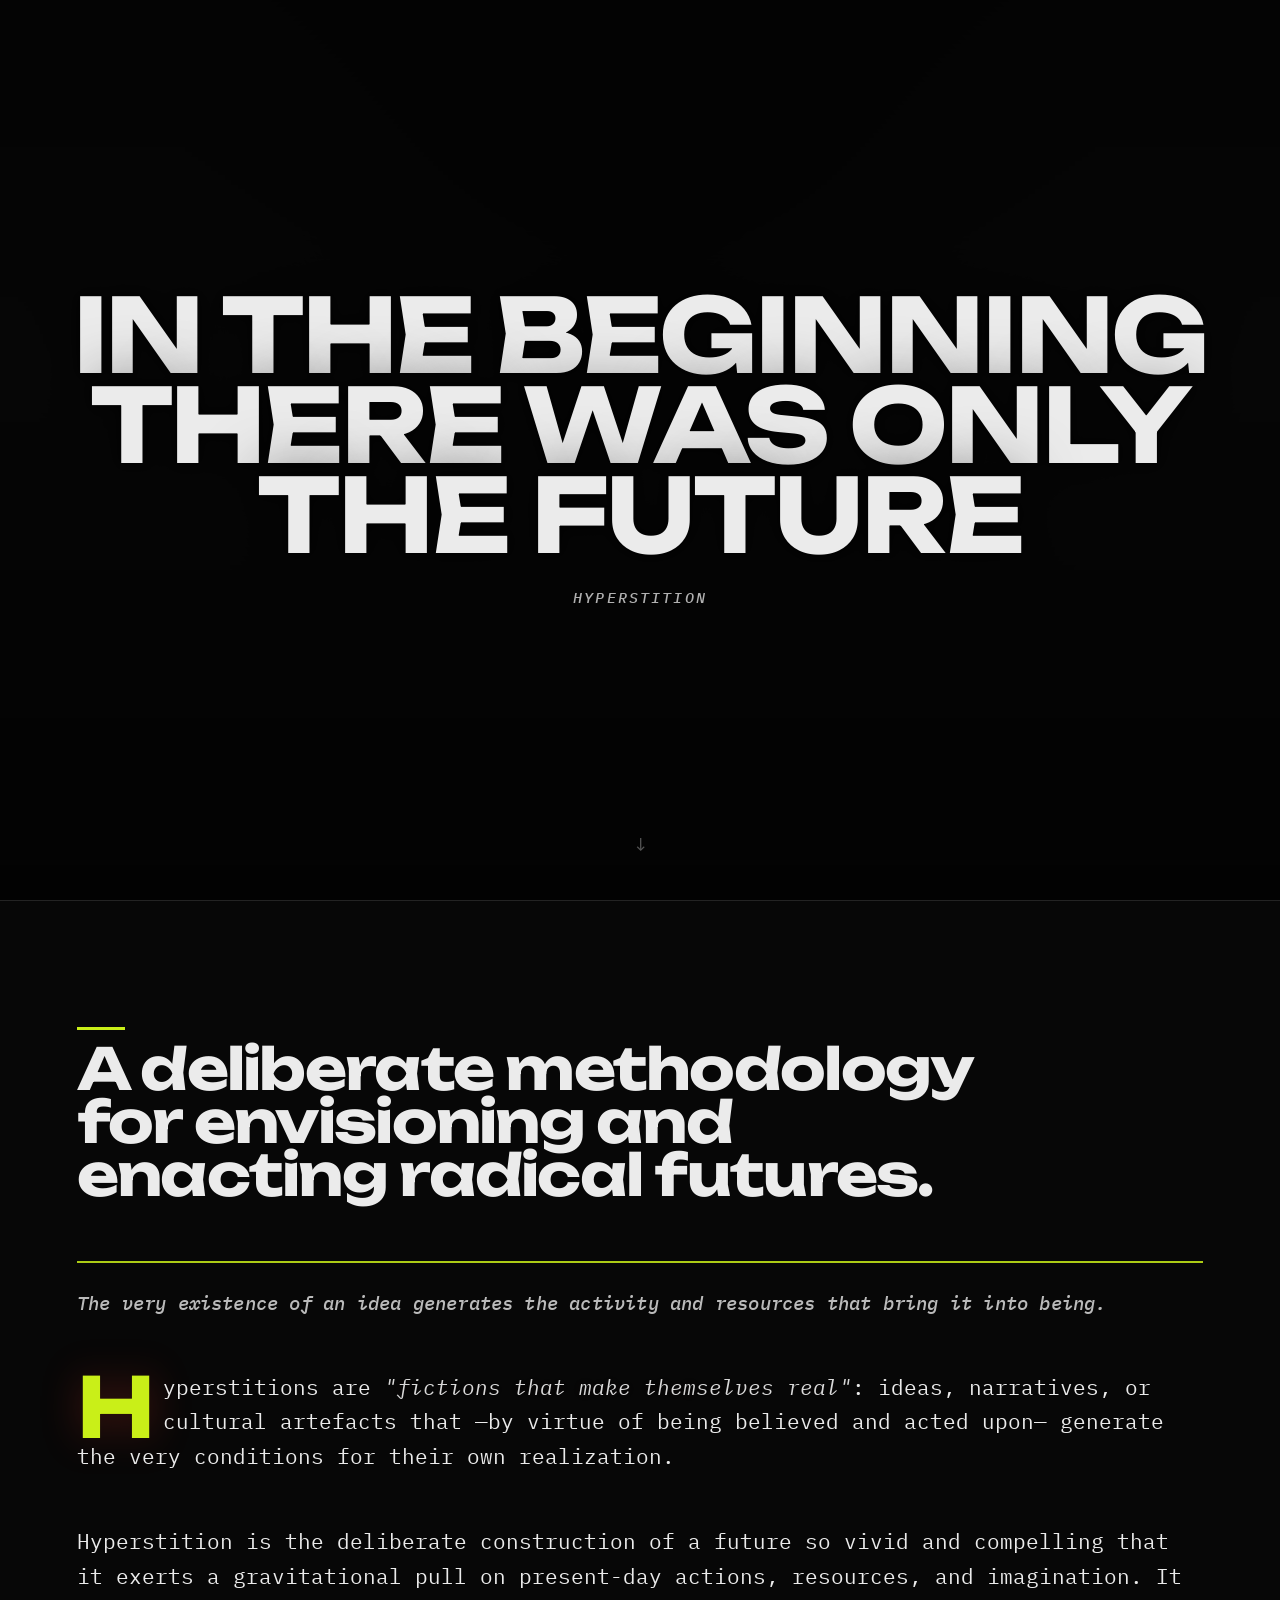
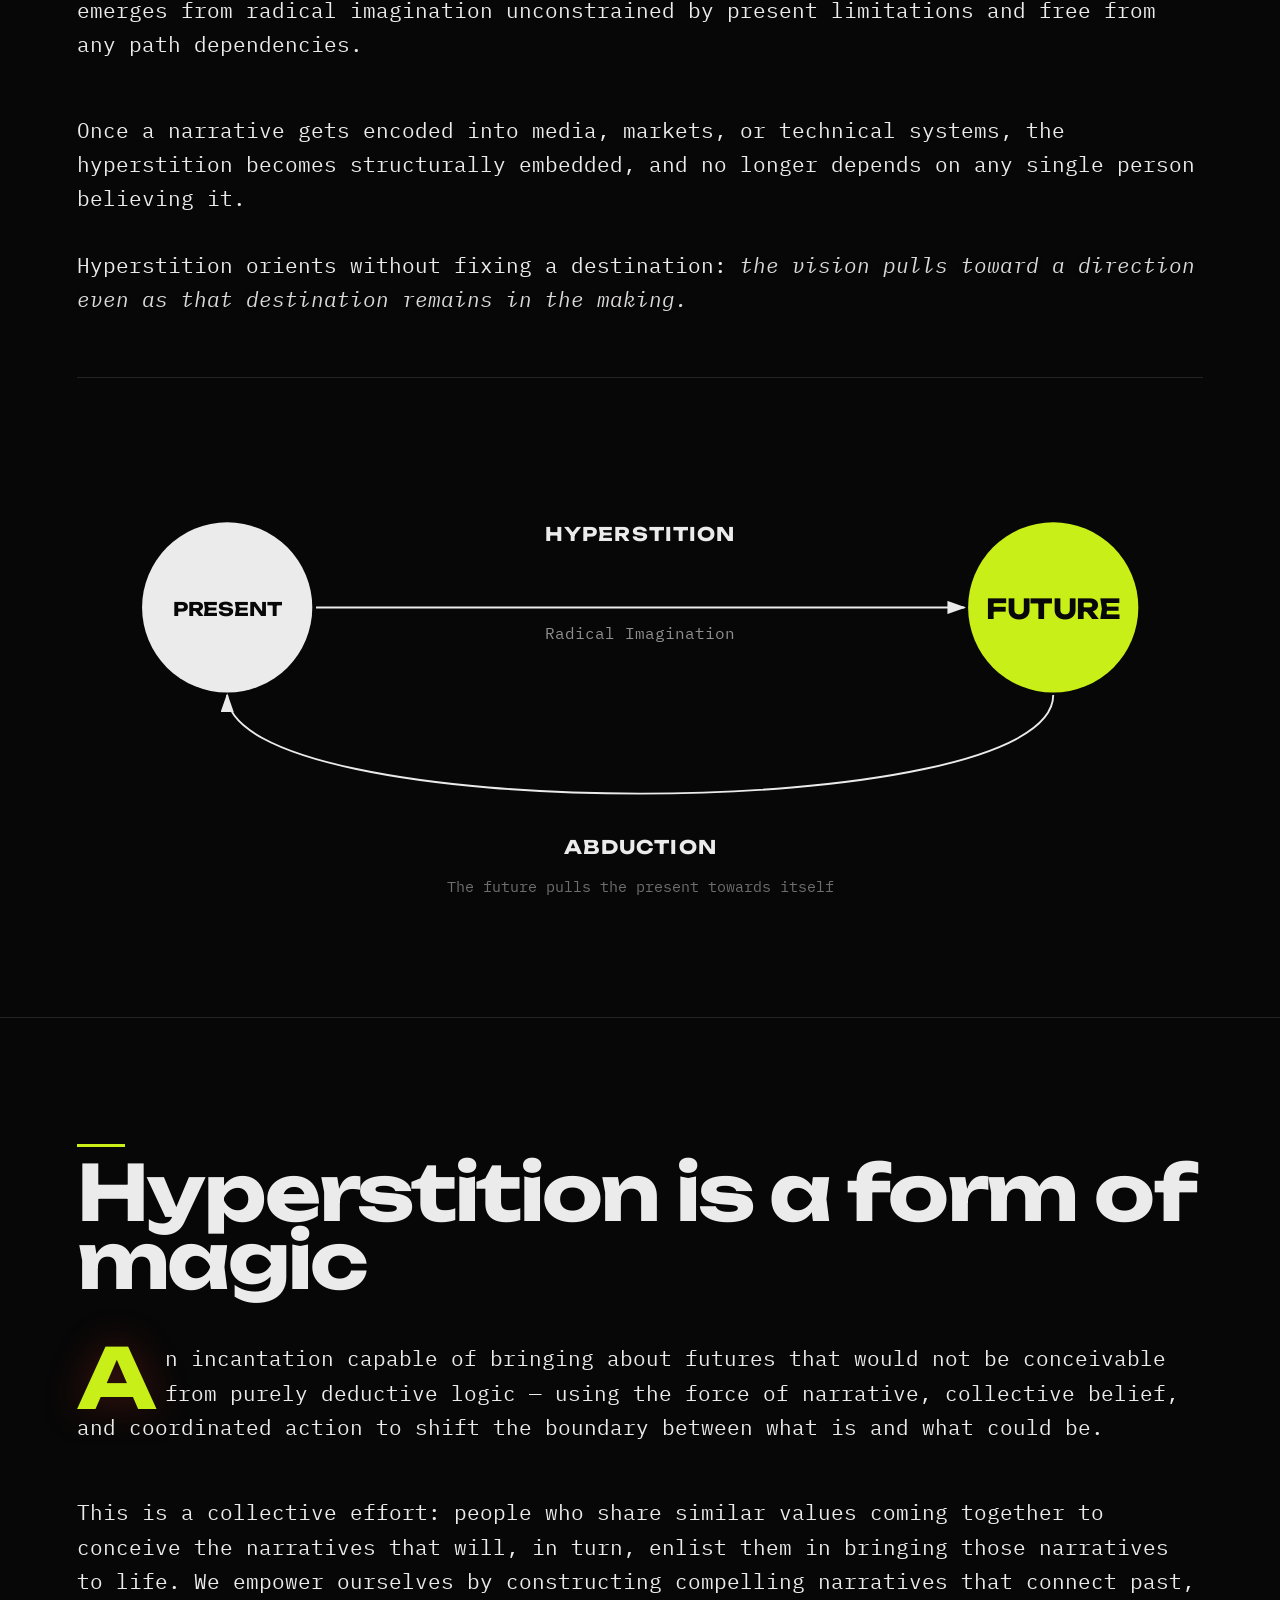
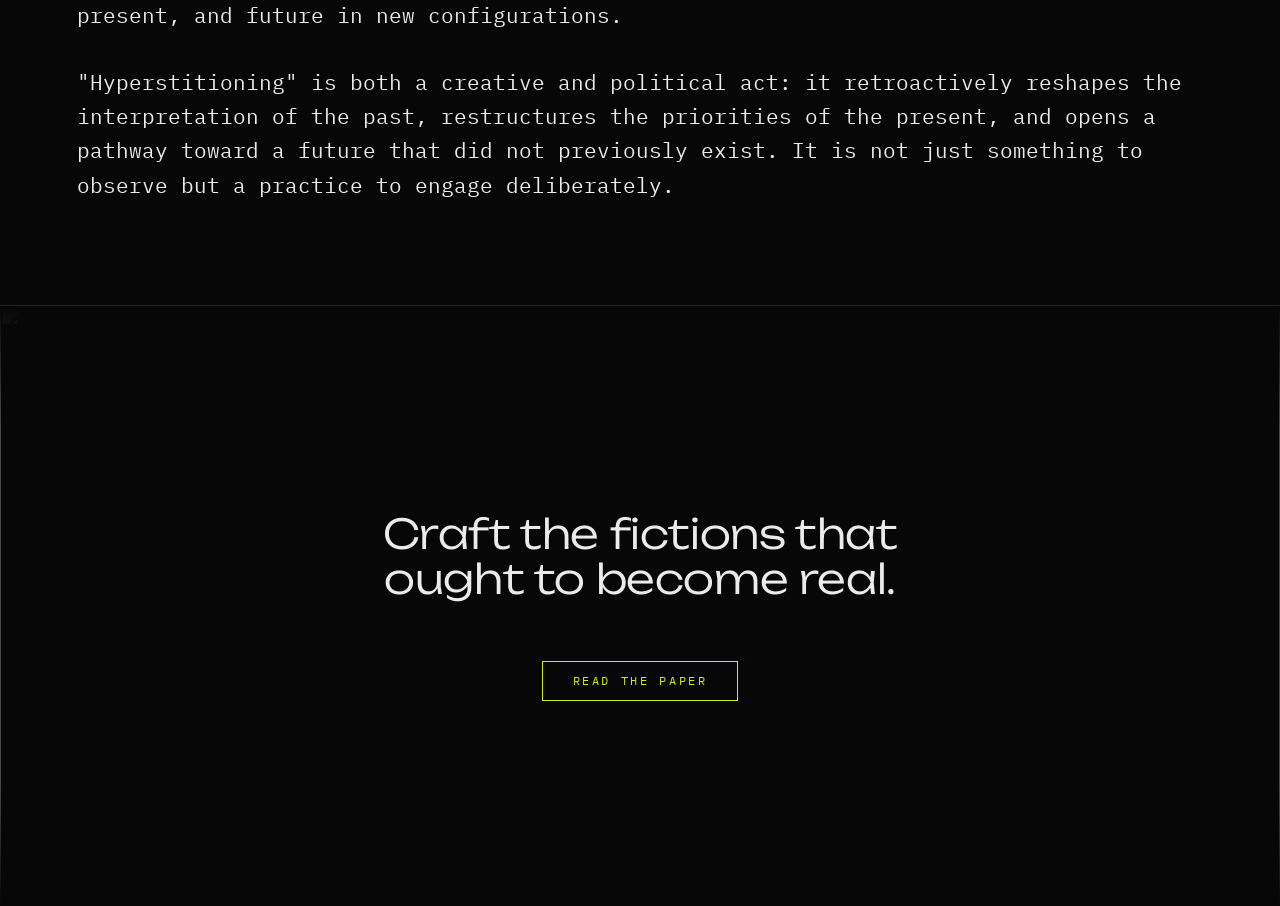
==== commit 1d9dc36d: "Clean up" ====
--- a/index.html
+++ b/index.html
@@ -23,7 +23,6 @@
         <section class="hero" aria-label="Hero">
             <div class="veil" aria-hidden="true"></div>
             <div class="hero__inner">
-                <!--<p class="hero__label">CCRU · FUTURES · NARRATIVE</p>-->
                 <h1 class="hero__title">
                     In the beginning there was only the future
                 </h1>
@@ -36,13 +35,8 @@
 
         <!-- ── SPREADS ────────────────────────────────────────── -->
         <div class="spreads">
-            <!-- SPREAD 01 · THE CONCEPT -->
-            <section class="spread spread--01" id="spread-01">
-                <span class="spread__ghost" aria-hidden="true">01</span>
+            <section class="spread" id="spread-01">
                 <div class="spread__inner">
-                    <!--<p class="spread__label">
-                        <span class="accent">01</span> &mdash; THE CONCEPT
-                    </p>-->
                     <blockquote class="pull-quote">
                         A deliberate methodology for envisioning and enacting
                         radical futures.
@@ -241,51 +235,8 @@
                 </div>
             </section>
 
-            <!-- SPREAD 02 · ABDUCTION -->
-            <!--<section class="spread spread--02" id="spread-02">-->
-            <!--<span class="spread__ghost" aria-hidden="true">02</span>-->
-            <!--<div class="spread__inner">-->
-            <!--<p class="spread__label">
-                        <span class="accent">02</span> &mdash; ABDUCTION
-                    </p>-->
-            <!--<blockquote class="pull-quote">
-                        The future pulls the present towards itself
-                    </blockquote>-->
-            <!--<div class="spread__cols">
-                        <div class="spread__col">
-                            <p class="spread__statement">
-                                Hyperstition is the deliberate construction of a
-                                future so vivid and compelling that it exerts a
-                                gravitational pull on present-day actions,
-                                resources, and imagination. It emerges from
-                                radical imagination unconstrained by present
-                                limitations and free from any path dependencies.
-                            </p>
-                        </div>
-                        <div class="spread__col">
-                            <p class="drop-cap">
-                                Once a narrative gets encoded into media,
-                                markets, or technical systems, the hyperstition
-                                becomes structurally embedded, and no longer
-                                depends on any single person believing it.
-                            </p>
-                            <p>
-                                Hyperstition orients without fixing a
-                                destination: the vision pulls toward a direction
-                                even as that destination remains in the making.
-                            </p>
-                        </div>
-                    </div>-->
-            <!--</div>-->
-            <!--</section>-->
-
-            <!-- SPREAD 03 · DELIBERATE ACT -->
-            <section class="spread spread--03" id="spread-03">
-                <span class="spread__ghost" aria-hidden="true">03</span>
+            <section class="spread" id="spread-02">
                 <div class="spread__inner">
-                    <!--<p class="spread__label">
-                        <span class="accent">03</span> &mdash; DELIBERATE ACT
-                    </p>-->
                     <blockquote class="pull-quote pull-quote--large">
                         Hyperstition is a form of magic
                     </blockquote>
@@ -348,12 +299,6 @@
             </div>
         </section>
 
-        <!-- ── FOOTER ─────────────────────────────────────────── -->
-        <!--<footer class="colophon">
-            <p class="colophon__title">HYPERSTITION.IO</p>
-            <p class="colophon__year">MMXXVI</p>
-        </footer>-->
-
         <script src="https://jhancock532.github.io/twgl.min.js"></script>
         <script src="shaders.js"></script>
         <script src="main.js"></script>
--- a/styles.css
+++ b/styles.css
@@ -48,6 +48,8 @@
     background: var(--bg);
     scroll-behavior: smooth;
     overscroll-behavior: none;
+    scrollbar-width: thin;
+    scrollbar-color: var(--accent) var(--bg);
 }
 
 body {
@@ -92,15 +94,6 @@
     background: var(--accent);
     border-radius: 0;
 }
-html {
-    scrollbar-width: thin;
-    scrollbar-color: var(--accent) var(--bg);
-}
-
-/* ── Accent utility ──────────────────────────────────────── */
-.accent {
-    color: var(--accent);
-}
 
 /* ═══════════════════════════════════════════════════════════
    HERO
@@ -118,7 +111,7 @@
     overflow: hidden;
 }
 
-/*.veil {
+.veil {
     position: absolute;
     inset: 0;
     background:
@@ -131,27 +124,7 @@
             180deg,
             rgba(0, 0, 0, 0.5),
             rgba(0, 0, 0, 0.2) 40%,
-            rgba(0, 0, 0, 0.65)
-        );
-    mix-blend-mode: multiply;
-    pointer-events: none;
-    z-index: 1;
-}*/
-
-.veil {
-    position: absolute;
-    inset: 0;
-    background:
-        radial-gradient(
-            60vmax 40vmax at 50% 20%,
-            rgba(0, 0, 0, 0.35),
-            transparent 60%
-        ),
-        linear-gradient(
-            180deg,
-            rgba(0, 0, 0, 0.45),
-            rgba(0, 0, 0, 0.2) 40%,
-            rgba(0, 0, 0, 0.55)
+            rgba(0, 0, 0, 0.66)
         );
     mix-blend-mode: multiply;
     pointer-events: none;
@@ -180,7 +153,6 @@
     text-shadow:
         0 0 60px rgba(0, 0, 0, 0.7),
         0 0 12px rgba(0, 0, 0, 0.9);
-    animation: heatshift 12s ease-in-out infinite;
 }
 
 .hero__sub {
@@ -240,14 +212,13 @@
 }
 
 /* ═══════════════════════════════════════════════════════════
-   SPREADS WRAPPER
+   SPREADS
    ═══════════════════════════════════════════════════════════ */
 .spreads {
     position: relative;
     z-index: 2;
 }
 
-/* ── Shared spread styles ────────────────────────────────── */
 .spread {
     position: relative;
     overflow: hidden;
@@ -256,29 +227,6 @@
     background: rgba(8, 8, 8, 0.9);
 }
 
-.spread__ghost {
-    position: absolute;
-    top: -0.15em;
-    right: -0.05em;
-    font-family: var(--font-display);
-    font-weight: 700;
-    font-size: clamp(10rem, 22vw, 22rem);
-    line-height: 1;
-    color: var(--ghost);
-    pointer-events: none;
-    user-select: none;
-    z-index: 0;
-    letter-spacing: -0.04em;
-    transition:
-        color 1.2s ease,
-        text-shadow 1.2s ease;
-}
-
-.spread:hover .spread__ghost {
-    color: rgba(214, 56, 39, 0.04);
-    text-shadow: 0 0 120px rgba(214, 56, 39, 0.06);
-}
-
 .spread__inner {
     position: relative;
     z-index: 1;
@@ -286,29 +234,11 @@
     margin: 0 auto;
 }
 
-.spread__label {
-    font-family: var(--font-body);
-    font-size: var(--ts--1);
-    letter-spacing: 0.22em;
-    text-transform: uppercase;
-    color: var(--fg);
-    opacity: 0.5;
-    margin-bottom: var(--sp-3);
-    padding-bottom: var(--sp-1);
-    border-bottom: 1px solid var(--rule);
-    display: inline-block;
-}
-
-/* Stacked column layout — statement/aside first, body below */
 .spread__cols {
     display: flex;
     flex-direction: column;
     gap: clamp(2rem, 4vw, 3.5rem);
     margin-top: var(--sp-4);
-}
-
-.spread__cols--asymmetric {
-    /* same stacked behaviour */
 }
 
 .spread__col p {
@@ -362,9 +292,7 @@
     max-width: 16ch;
 }
 
-/* ═══════════════════════════════════════════════════════════
-   SPREAD 02 — Abduction Diagram
-   ═══════════════════════════════════════════════════════════ */
+/* ── Abduction diagram ───────────────────────────────────── */
 .abduction-diagram {
     margin-top: var(--sp-5);
     padding-top: var(--sp-4);
@@ -376,6 +304,43 @@
     display: block;
     width: 100%;
     height: auto;
+}
+
+/* ═══════════════════════════════════════════════════════════
+   ZINE TYPOGRAPHY
+   ═══════════════════════════════════════════════════════════ */
+
+/* Drop capital — Unbounded letter in accent yellow */
+.drop-cap::first-letter {
+    font-family: var(--font-display);
+    font-weight: 700;
+    font-size: 4em;
+    line-height: 0.75;
+    float: left;
+    margin-right: 0.1em;
+    margin-top: 0.06em;
+    color: var(--accent);
+    text-shadow: 0 0 40px rgba(214, 56, 39, 0.3);
+}
+
+/* Statement paragraph — lead-in declaration, mono italic */
+.spread__statement {
+    font-family: var(--font-body);
+    font-style: italic;
+    font-weight: 500;
+    font-size: clamp(1rem, 1.5vw, 1.2rem);
+    line-height: 1.7;
+    letter-spacing: 0.01em;
+    border-top: 2px solid var(--accent);
+    padding-top: var(--sp-2);
+    margin-top: var(--sp-1);
+    opacity: 0.85;
+}
+
+.spread__statement em {
+    font-style: italic;
+    opacity: 1;
+    text-shadow: none;
 }
 
 /* ═══════════════════════════════════════════════════════════
@@ -469,94 +434,6 @@
 }
 
 /* ═══════════════════════════════════════════════════════════
-   IMAGE FIGURES
-   ═══════════════════════════════════════════════════════════ */
-.spread__figure {
-    position: relative;
-    margin: var(--sp-5) 0 0;
-    overflow: hidden;
-}
-
-.spread__figure img {
-    display: block;
-    width: 100%;
-    max-height: 65vh;
-    object-fit: cover;
-    object-position: center top;
-    filter: grayscale(0.85) contrast(1.1);
-    opacity: 0.8;
-    -webkit-mask-image: linear-gradient(to top, black 55%, transparent 100%);
-    mask-image: linear-gradient(to top, black 55%, transparent 100%);
-}
-
-.spread__figure--bleed {
-    position: relative;
-    left: 50%;
-    transform: translateX(-50%);
-    width: 100vw;
-}
-
-.spread--03 .spread__figure--bleed {
-    transform: translateX(-50%) rotate(0.3deg);
-}
-
-.spread--03 .spread__figure img {
-    max-height: 40vh;
-    object-position: center center;
-}
-
-/* ═══════════════════════════════════════════════════════════
-   ZINE TYPOGRAPHY
-   ═══════════════════════════════════════════════════════════ */
-
-/* Drop capital — Unbounded letter in accent yellow */
-.drop-cap::first-letter {
-    font-family: var(--font-display);
-    font-weight: 700;
-    font-size: 4em;
-    line-height: 0.75;
-    float: left;
-    margin-right: 0.1em;
-    margin-top: 0.06em;
-    color: var(--accent);
-    text-shadow: 0 0 40px rgba(214, 56, 39, 0.3);
-}
-
-/* Statement paragraph — lead-in declaration, mono italic */
-.spread__statement {
-    font-family: var(--font-body);
-    font-style: italic;
-    font-weight: 500;
-    font-size: clamp(1rem, 1.5vw, 1.2rem);
-    line-height: 1.7;
-    letter-spacing: 0.01em;
-    border-top: 2px solid var(--accent);
-    padding-top: var(--sp-2);
-    margin-top: var(--sp-1);
-    opacity: 0.85;
-}
-
-.spread__statement em {
-    font-style: italic;
-    opacity: 1;
-    text-shadow: none;
-}
-
-/* Mantra — left-bordered continuation of pull-quote */
-.spread__mantra {
-    font-style: italic;
-    font-size: clamp(1rem, 1.3vw, 1.33rem);
-    line-height: 1.7;
-    letter-spacing: 0.01em;
-    font-weight: 500;
-    border-left: 2px solid var(--accent);
-    padding-left: 1.5rem;
-    max-width: 52ch;
-    margin: 0;
-    opacity: 0.85;
-}
-
-/* ═══════════════════════════════════════════════════════════
    RESPONSIVE
    ═══════════════════════════════════════════════════════════ */
 @media (max-width: 700px) {
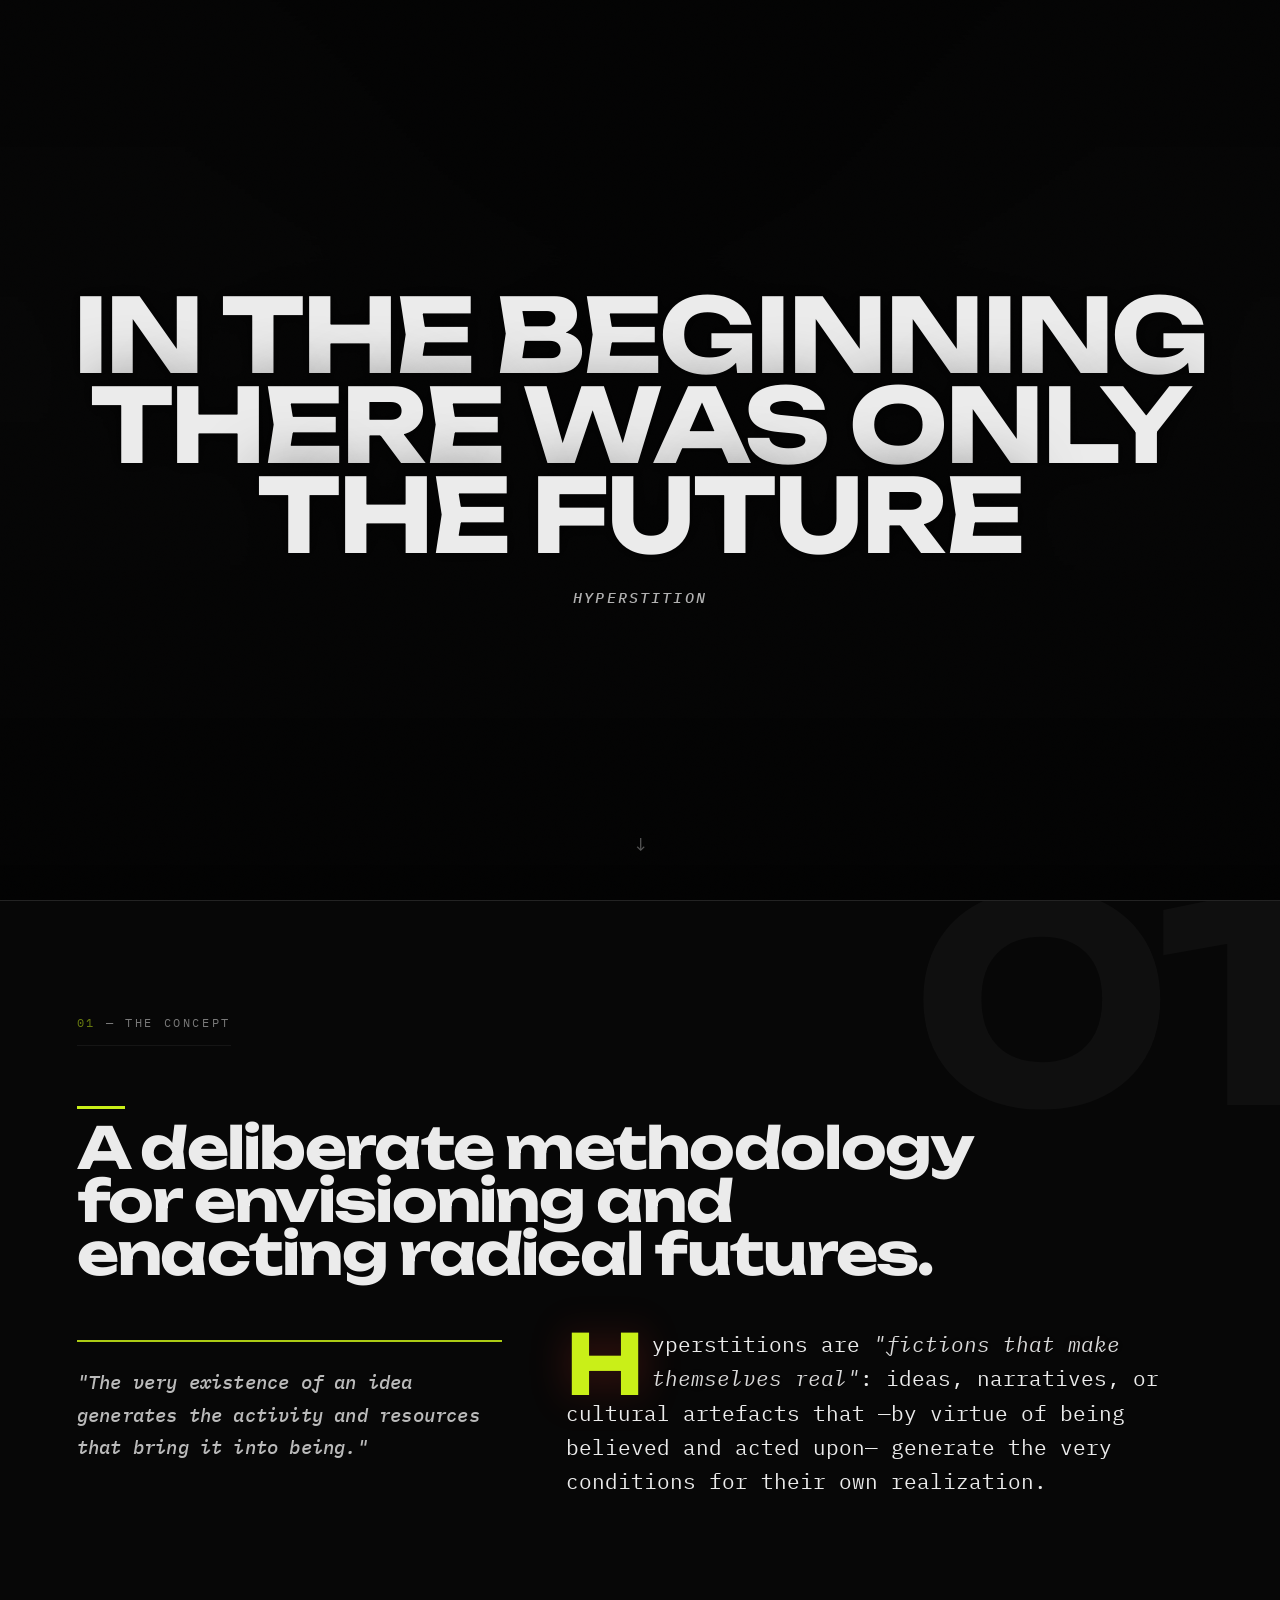
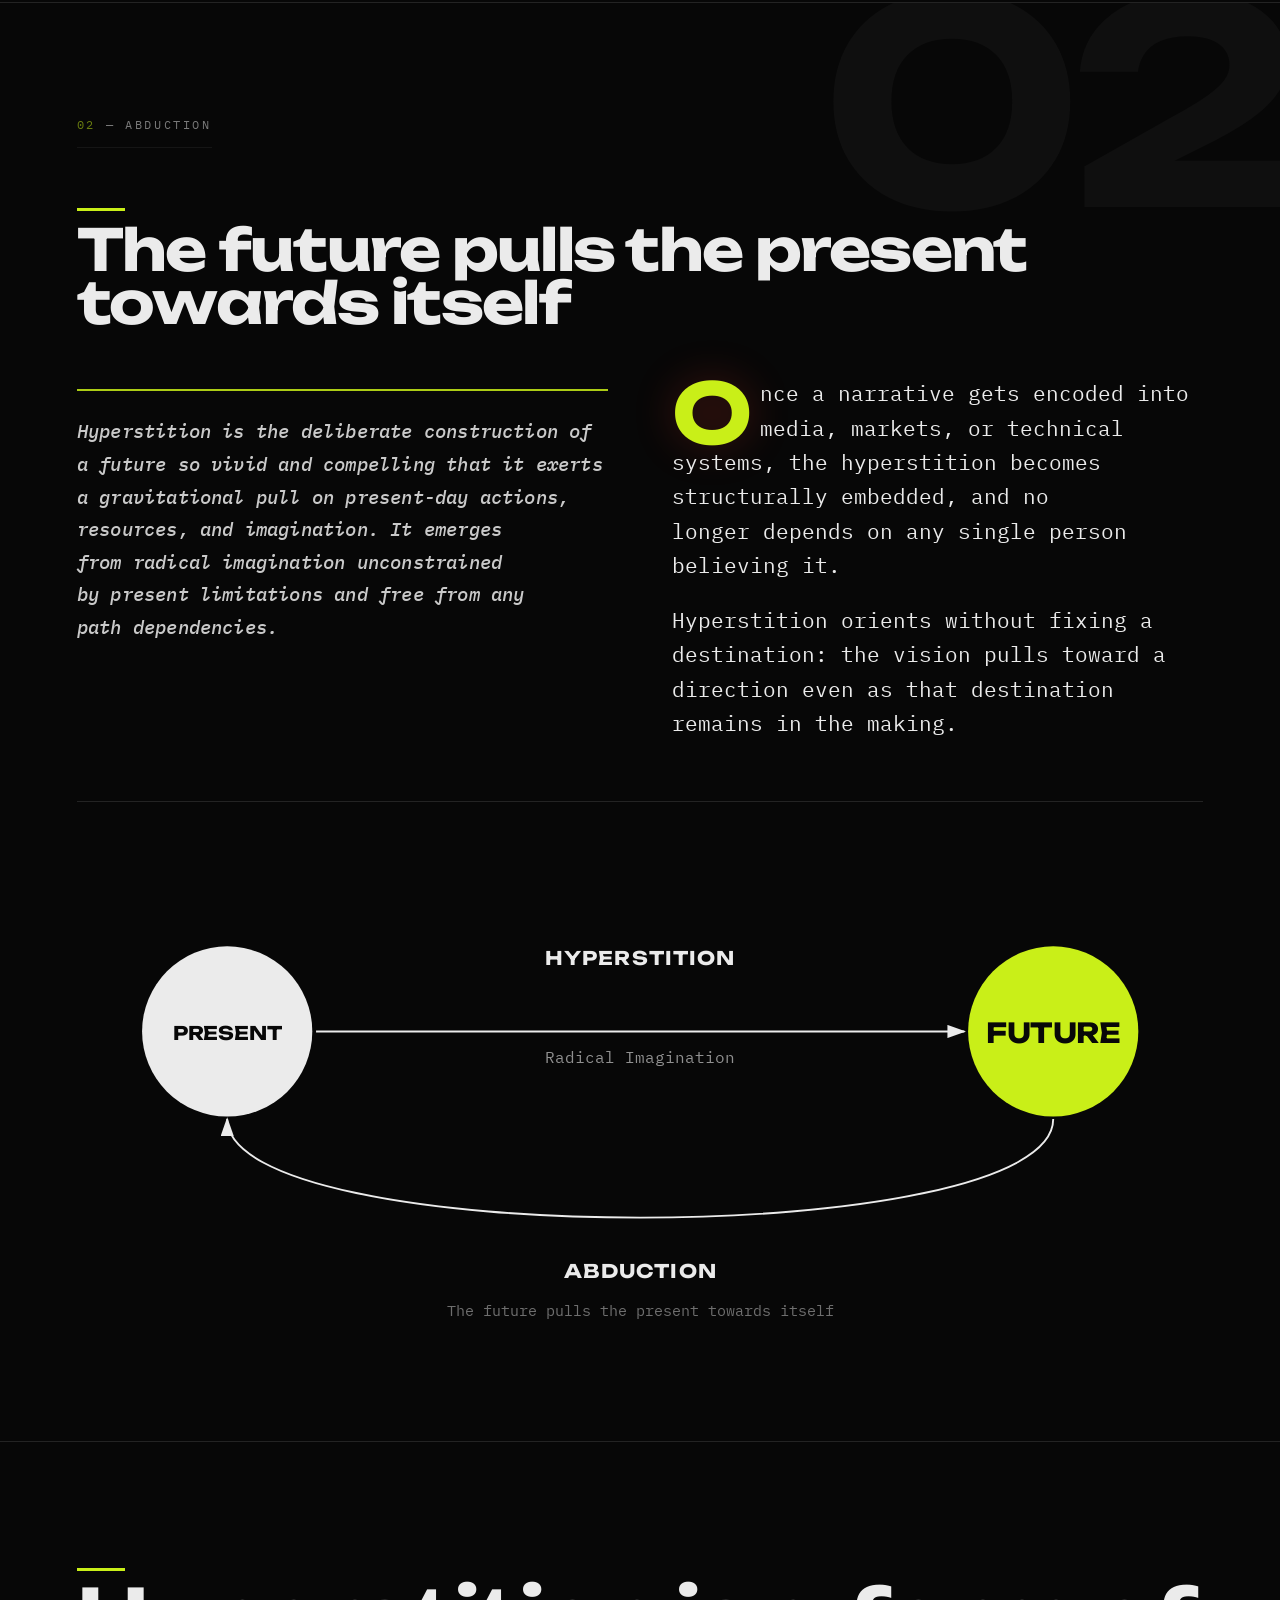
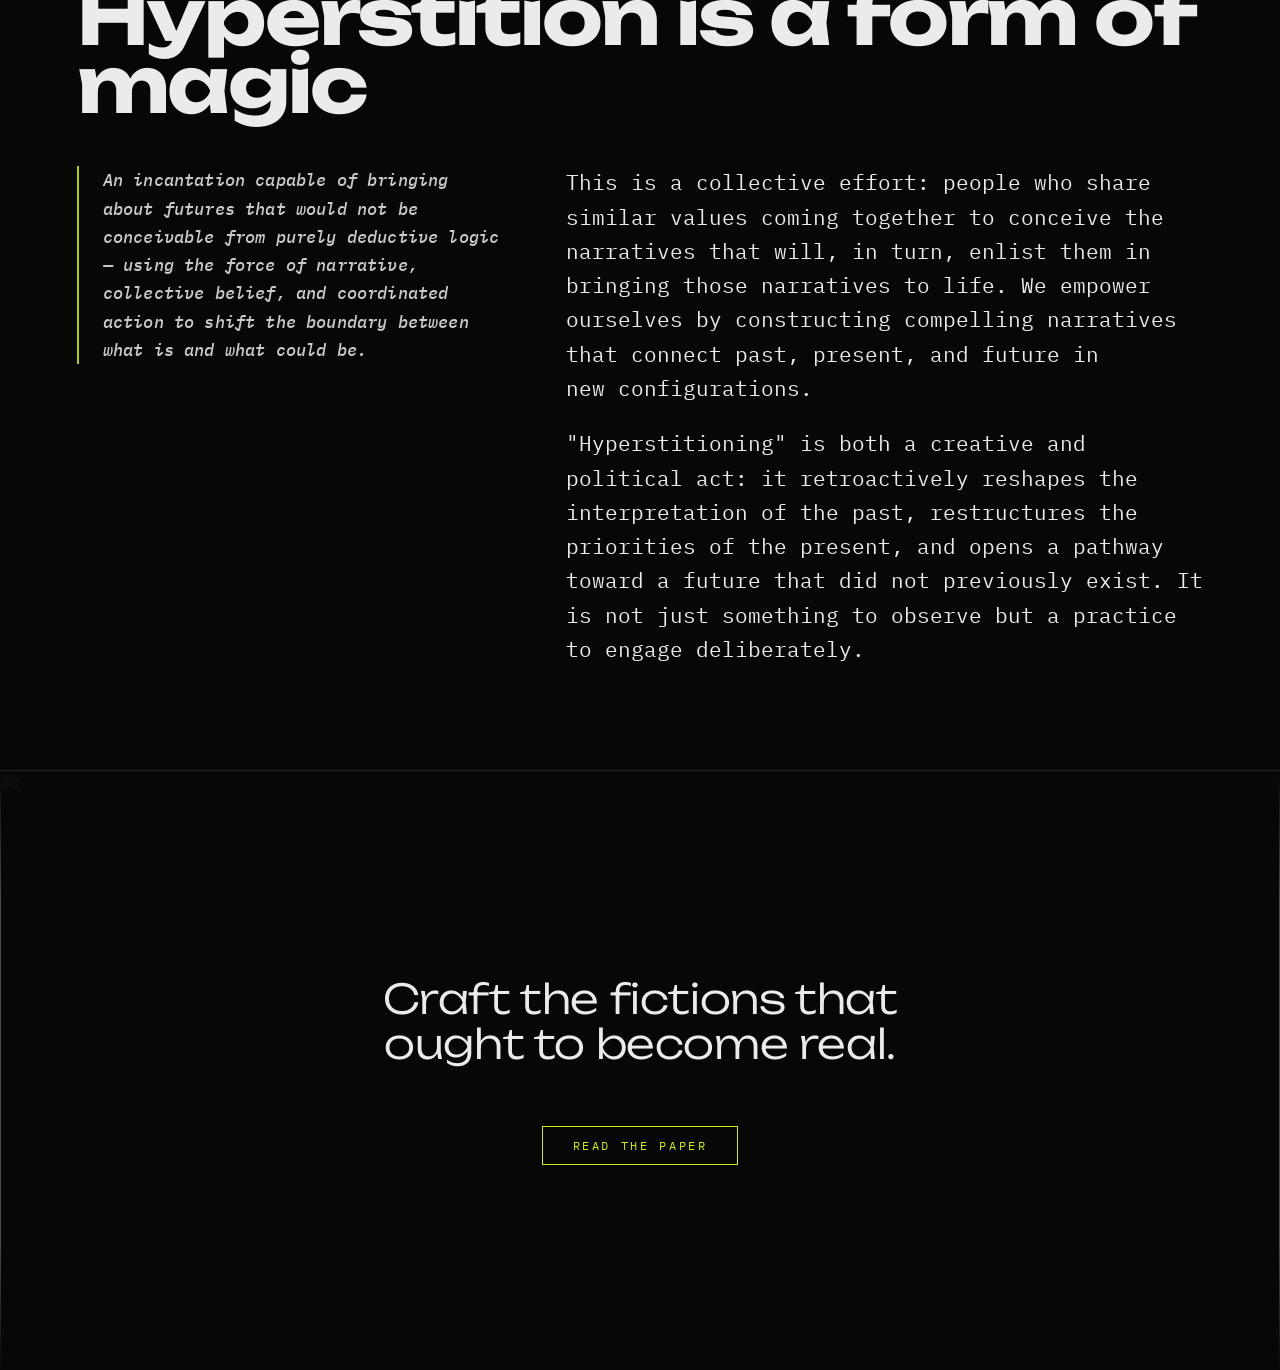
==== commit 6ecc71c9: "Go back to old layout" ====
--- a/index.html
+++ b/index.html
@@ -35,8 +35,13 @@
 
         <!-- ── SPREADS ────────────────────────────────────────── -->
         <div class="spreads">
-            <section class="spread" id="spread-01">
+            <!-- SPREAD 01 · THE CONCEPT -->
+            <section class="spread spread--01" id="spread-01">
+                <span class="spread__ghost" aria-hidden="true">01</span>
                 <div class="spread__inner">
+                    <p class="spread__label">
+                        <span class="accent">01</span> &mdash; THE CONCEPT
+                    </p>
                     <blockquote class="pull-quote">
                         A deliberate methodology for envisioning and enacting
                         radical futures.
@@ -45,9 +50,9 @@
                         <div class="spread__col">
                             <p class="spread__statement">
                                 <em>
-                                    The very existence of an idea generates the
+                                    "The very existence of an idea generates the
                                     activity and resources that bring it
-                                    into&nbsp;being.
+                                    into&nbsp;being."
                                 </em>
                             </p>
                         </div>
@@ -61,8 +66,23 @@
                                 realization.
                             </p>
                         </div>
-                        <div class="spread__col">
-                            <p>
+                    </div>
+                </div>
+            </section>
+
+            <!-- SPREAD 02 · ABDUCTION -->
+            <section class="spread spread--02" id="spread-02">
+                <span class="spread__ghost" aria-hidden="true">02</span>
+                <div class="spread__inner">
+                    <p class="spread__label">
+                        <span class="accent">02</span> &mdash; ABDUCTION
+                    </p>
+                    <blockquote class="pull-quote">
+                        The future pulls the present towards itself
+                    </blockquote>
+                    <div class="spread__cols">
+                        <div class="spread__col">
+                            <p class="spread__statement">
                                 Hyperstition is the deliberate construction of a
                                 future so vivid and compelling that it exerts a
                                 gravitational pull on present-day actions,
@@ -72,7 +92,7 @@
                             </p>
                         </div>
                         <div class="spread__col">
-                            <p>
+                            <p class="drop-cap">
                                 Once a narrative gets encoded into media,
                                 markets, or technical systems, the hyperstition
                                 becomes structurally embedded, and no longer
@@ -80,11 +100,8 @@
                             </p>
                             <p>
                                 Hyperstition orients without fixing a
-                                destination:
-                                <em
-                                    >the vision pulls toward a direction even as
-                                    that destination remains in the making.</em
-                                >
+                                destination: the vision pulls toward a direction
+                                even as that destination remains in the making.
                             </p>
                         </div>
                     </div>
@@ -242,7 +259,7 @@
                     </blockquote>
                     <div class="spread__cols spread__cols--asymmetric">
                         <div class="spread__col">
-                            <p class="drop-cap">
+                            <p class="spread__mantra">
                                 An incantation capable of bringing about futures
                                 that would not be conceivable from purely
                                 deductive logic — using the force of narrative,
--- a/styles.css
+++ b/styles.css
@@ -65,6 +65,19 @@
     position: relative;
 }
 
+/* Grain overlay */
+body::after {
+    content: "";
+    position: fixed;
+    inset: 0;
+    z-index: 9999;
+    pointer-events: none;
+    background-image: url("data:image/svg+xml,%3Csvg xmlns='http://www.w3.org/2000/svg' width='300' height='300'%3E%3Cfilter id='n'%3E%3CfeTurbulence type='fractalNoise' baseFrequency='0.75' numOctaves='4' stitchTiles='stitch'/%3E%3C/filter%3E%3Crect width='300' height='300' filter='url(%23n)' opacity='1'/%3E%3C/svg%3E");
+    background-size: 200px 200px;
+    opacity: 0.035;
+    mix-blend-mode: overlay;
+}
+
 /* ── Canvas (fixed WebGL background) ────────────────────── */
 canvas {
     position: fixed;
@@ -94,13 +107,22 @@
     background: var(--accent);
     border-radius: 0;
 }
+html {
+    scrollbar-width: thin;
+    scrollbar-color: var(--accent) var(--bg);
+}
+
+/* ── Accent utility ──────────────────────────────────────── */
+.accent {
+    color: var(--accent);
+}
 
 /* ═══════════════════════════════════════════════════════════
    HERO
    ═══════════════════════════════════════════════════════════ */
 .hero {
     position: relative;
-    height: 100dvh;
+    height: 100vh;
     min-height: 30rem;
     display: flex;
     flex-direction: column;
@@ -212,13 +234,14 @@
 }
 
 /* ═══════════════════════════════════════════════════════════
-   SPREADS
+   SPREADS WRAPPER
    ═══════════════════════════════════════════════════════════ */
 .spreads {
     position: relative;
     z-index: 2;
 }
 
+/* ── Shared spread styles ────────────────────────────────── */
 .spread {
     position: relative;
     overflow: hidden;
@@ -227,6 +250,29 @@
     background: rgba(8, 8, 8, 0.9);
 }
 
+.spread__ghost {
+    position: absolute;
+    top: -0.15em;
+    right: -0.05em;
+    font-family: var(--font-display);
+    font-weight: 700;
+    font-size: clamp(10rem, 22vw, 22rem);
+    line-height: 1;
+    color: var(--ghost);
+    pointer-events: none;
+    user-select: none;
+    z-index: 0;
+    letter-spacing: -0.04em;
+    transition:
+        color 1.2s ease,
+        text-shadow 1.2s ease;
+}
+
+.spread:hover .spread__ghost {
+    color: rgba(214, 56, 39, 0.04);
+    text-shadow: 0 0 120px rgba(214, 56, 39, 0.06);
+}
+
 .spread__inner {
     position: relative;
     z-index: 1;
@@ -234,11 +280,29 @@
     margin: 0 auto;
 }
 
+.spread__label {
+    font-family: var(--font-body);
+    font-size: var(--ts--1);
+    letter-spacing: 0.22em;
+    text-transform: uppercase;
+    color: var(--fg);
+    opacity: 0.5;
+    margin-bottom: var(--sp-3);
+    padding-bottom: var(--sp-1);
+    border-bottom: 1px solid var(--rule);
+    display: inline-block;
+}
+
+/* Two-column layout */
 .spread__cols {
-    display: flex;
-    flex-direction: column;
-    gap: clamp(2rem, 4vw, 3.5rem);
+    display: grid;
+    grid-template-columns: 1fr 1fr;
+    gap: clamp(2rem, 5vw, 5rem);
     margin-top: var(--sp-4);
+}
+
+.spread__cols--asymmetric {
+    grid-template-columns: 2fr 3fr;
 }
 
 .spread__col p {
@@ -246,7 +310,7 @@
 }
 
 .spread__col p + p {
-    margin-top: clamp(1.25rem, 2.5vw, 2.25rem);
+    margin-top: 1em;
 }
 
 /* Body italics — faint accent bleed, typewriter correction feel */
@@ -292,7 +356,9 @@
     max-width: 16ch;
 }
 
-/* ── Abduction diagram ───────────────────────────────────── */
+/* ═══════════════════════════════════════════════════════════
+   SPREAD 02 — Abduction Diagram
+   ═══════════════════════════════════════════════════════════ */
 .abduction-diagram {
     margin-top: var(--sp-5);
     padding-top: var(--sp-4);
@@ -304,43 +370,6 @@
     display: block;
     width: 100%;
     height: auto;
-}
-
-/* ═══════════════════════════════════════════════════════════
-   ZINE TYPOGRAPHY
-   ═══════════════════════════════════════════════════════════ */
-
-/* Drop capital — Unbounded letter in accent yellow */
-.drop-cap::first-letter {
-    font-family: var(--font-display);
-    font-weight: 700;
-    font-size: 4em;
-    line-height: 0.75;
-    float: left;
-    margin-right: 0.1em;
-    margin-top: 0.06em;
-    color: var(--accent);
-    text-shadow: 0 0 40px rgba(214, 56, 39, 0.3);
-}
-
-/* Statement paragraph — lead-in declaration, mono italic */
-.spread__statement {
-    font-family: var(--font-body);
-    font-style: italic;
-    font-weight: 500;
-    font-size: clamp(1rem, 1.5vw, 1.2rem);
-    line-height: 1.7;
-    letter-spacing: 0.01em;
-    border-top: 2px solid var(--accent);
-    padding-top: var(--sp-2);
-    margin-top: var(--sp-1);
-    opacity: 0.85;
-}
-
-.spread__statement em {
-    font-style: italic;
-    opacity: 1;
-    text-shadow: none;
 }
 
 /* ═══════════════════════════════════════════════════════════
@@ -434,9 +463,102 @@
 }
 
 /* ═══════════════════════════════════════════════════════════
+   IMAGE FIGURES
+   ═══════════════════════════════════════════════════════════ */
+.spread__figure {
+    position: relative;
+    margin: var(--sp-5) 0 0;
+    overflow: hidden;
+}
+
+.spread__figure img {
+    display: block;
+    width: 100%;
+    max-height: 65vh;
+    object-fit: cover;
+    object-position: center top;
+    filter: grayscale(0.85) contrast(1.1);
+    opacity: 0.8;
+    -webkit-mask-image: linear-gradient(to top, black 55%, transparent 100%);
+    mask-image: linear-gradient(to top, black 55%, transparent 100%);
+}
+
+.spread__figure--bleed {
+    position: relative;
+    left: 50%;
+    transform: translateX(-50%);
+    width: 100vw;
+}
+
+.spread--03 .spread__figure--bleed {
+    transform: translateX(-50%) rotate(0.3deg);
+}
+
+.spread--03 .spread__figure img {
+    max-height: 40vh;
+    object-position: center center;
+}
+
+/* ═══════════════════════════════════════════════════════════
+   ZINE TYPOGRAPHY
+   ═══════════════════════════════════════════════════════════ */
+
+/* Drop capital — Unbounded letter in accent yellow */
+.drop-cap::first-letter {
+    font-family: var(--font-display);
+    font-weight: 700;
+    font-size: 4em;
+    line-height: 0.75;
+    float: left;
+    margin-right: 0.1em;
+    margin-top: 0.06em;
+    color: var(--accent);
+    text-shadow: 0 0 40px rgba(214, 56, 39, 0.3);
+}
+
+/* Statement paragraph — lead-in declaration, mono italic */
+.spread__statement {
+    font-family: var(--font-body);
+    font-style: italic;
+    font-weight: 500;
+    font-size: clamp(1rem, 1.5vw, 1.2rem);
+    line-height: 1.7;
+    letter-spacing: 0.01em;
+    border-top: 2px solid var(--accent);
+    padding-top: var(--sp-2);
+    margin-top: var(--sp-1);
+    opacity: 0.85;
+}
+
+.spread__statement em {
+    font-style: italic;
+    opacity: 1;
+    text-shadow: none;
+}
+
+/* Mantra — left-bordered continuation of pull-quote */
+.spread__mantra {
+    font-style: italic;
+    font-size: clamp(1rem, 1.3vw, 1.33rem);
+    line-height: 1.7;
+    letter-spacing: 0.01em;
+    font-weight: 500;
+    border-left: 2px solid var(--accent);
+    padding-left: 1.5rem;
+    max-width: 52ch;
+    margin: 0;
+    opacity: 0.85;
+}
+
+/* ═══════════════════════════════════════════════════════════
    RESPONSIVE
    ═══════════════════════════════════════════════════════════ */
 @media (max-width: 700px) {
+    .spread__cols,
+    .spread__cols--asymmetric {
+        grid-template-columns: 1fr;
+    }
+
     .hero__title {
         word-break: break-word;
         hyphens: manual;
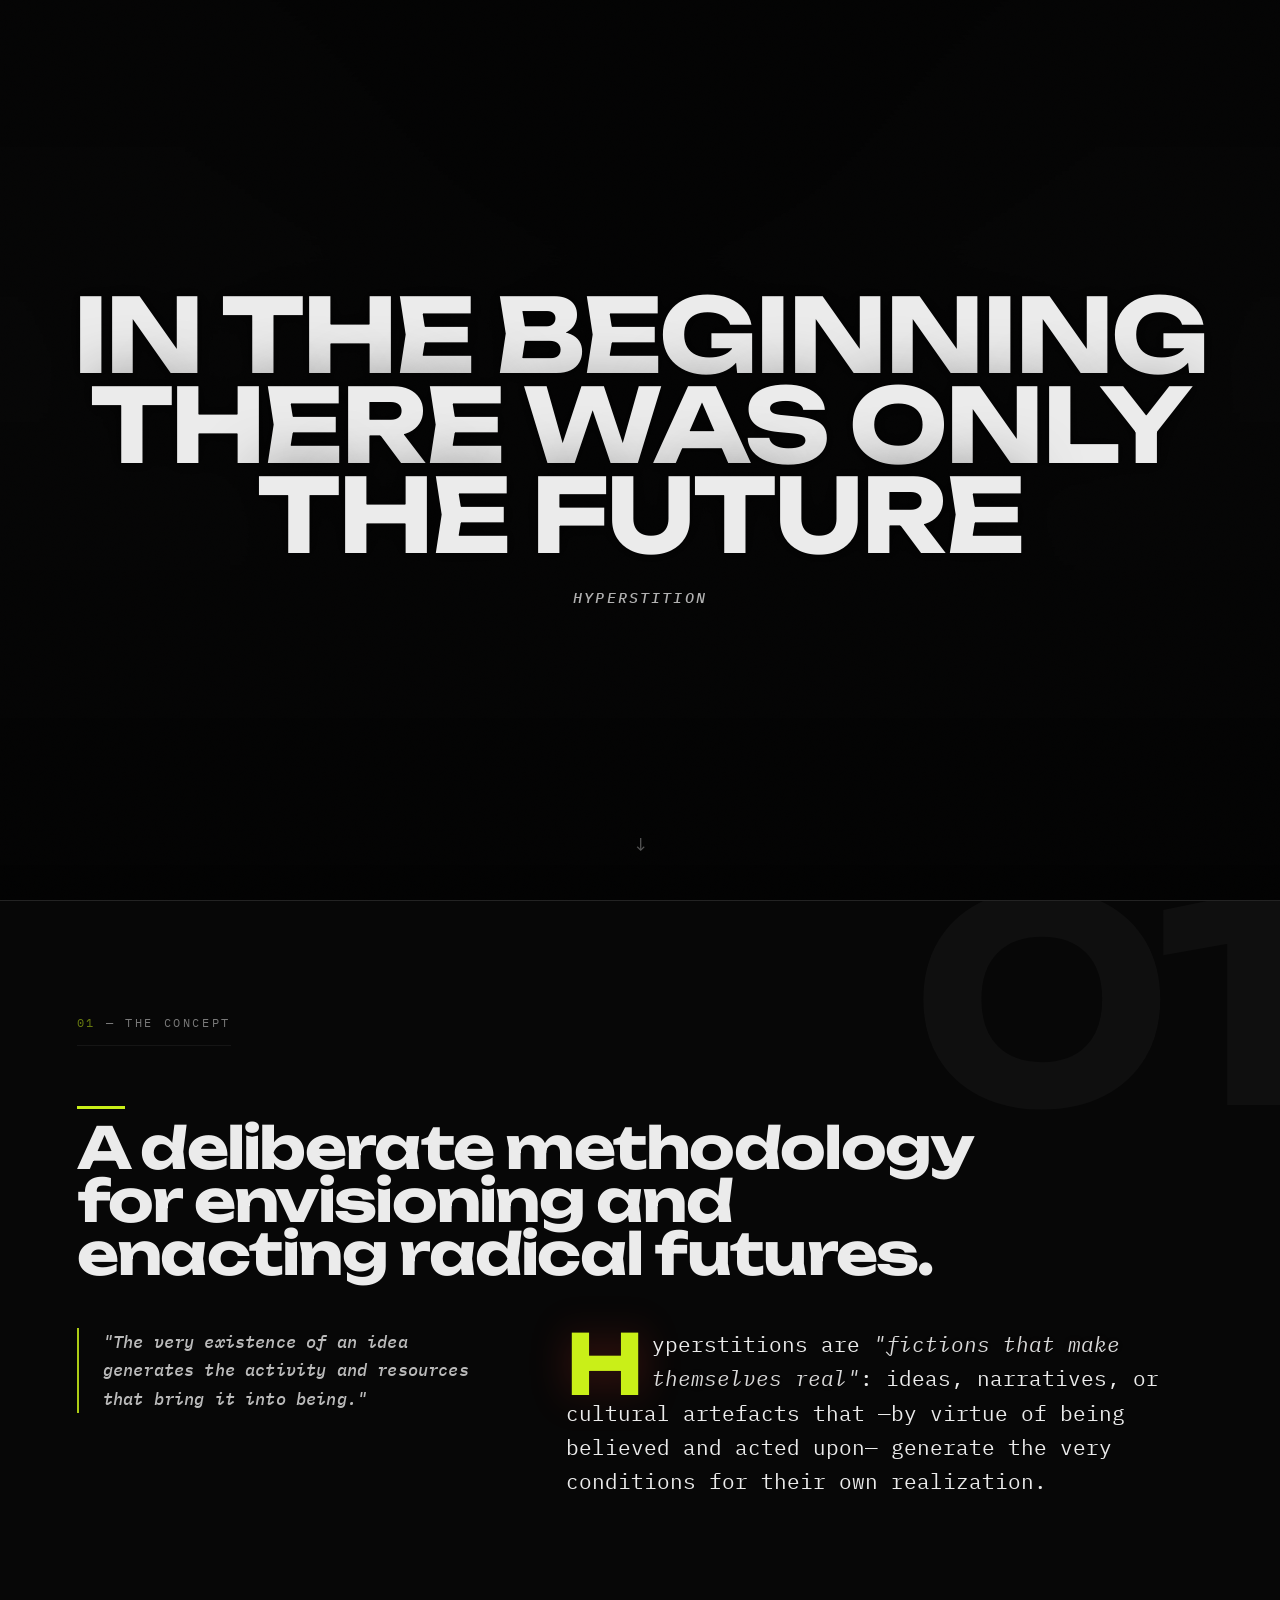
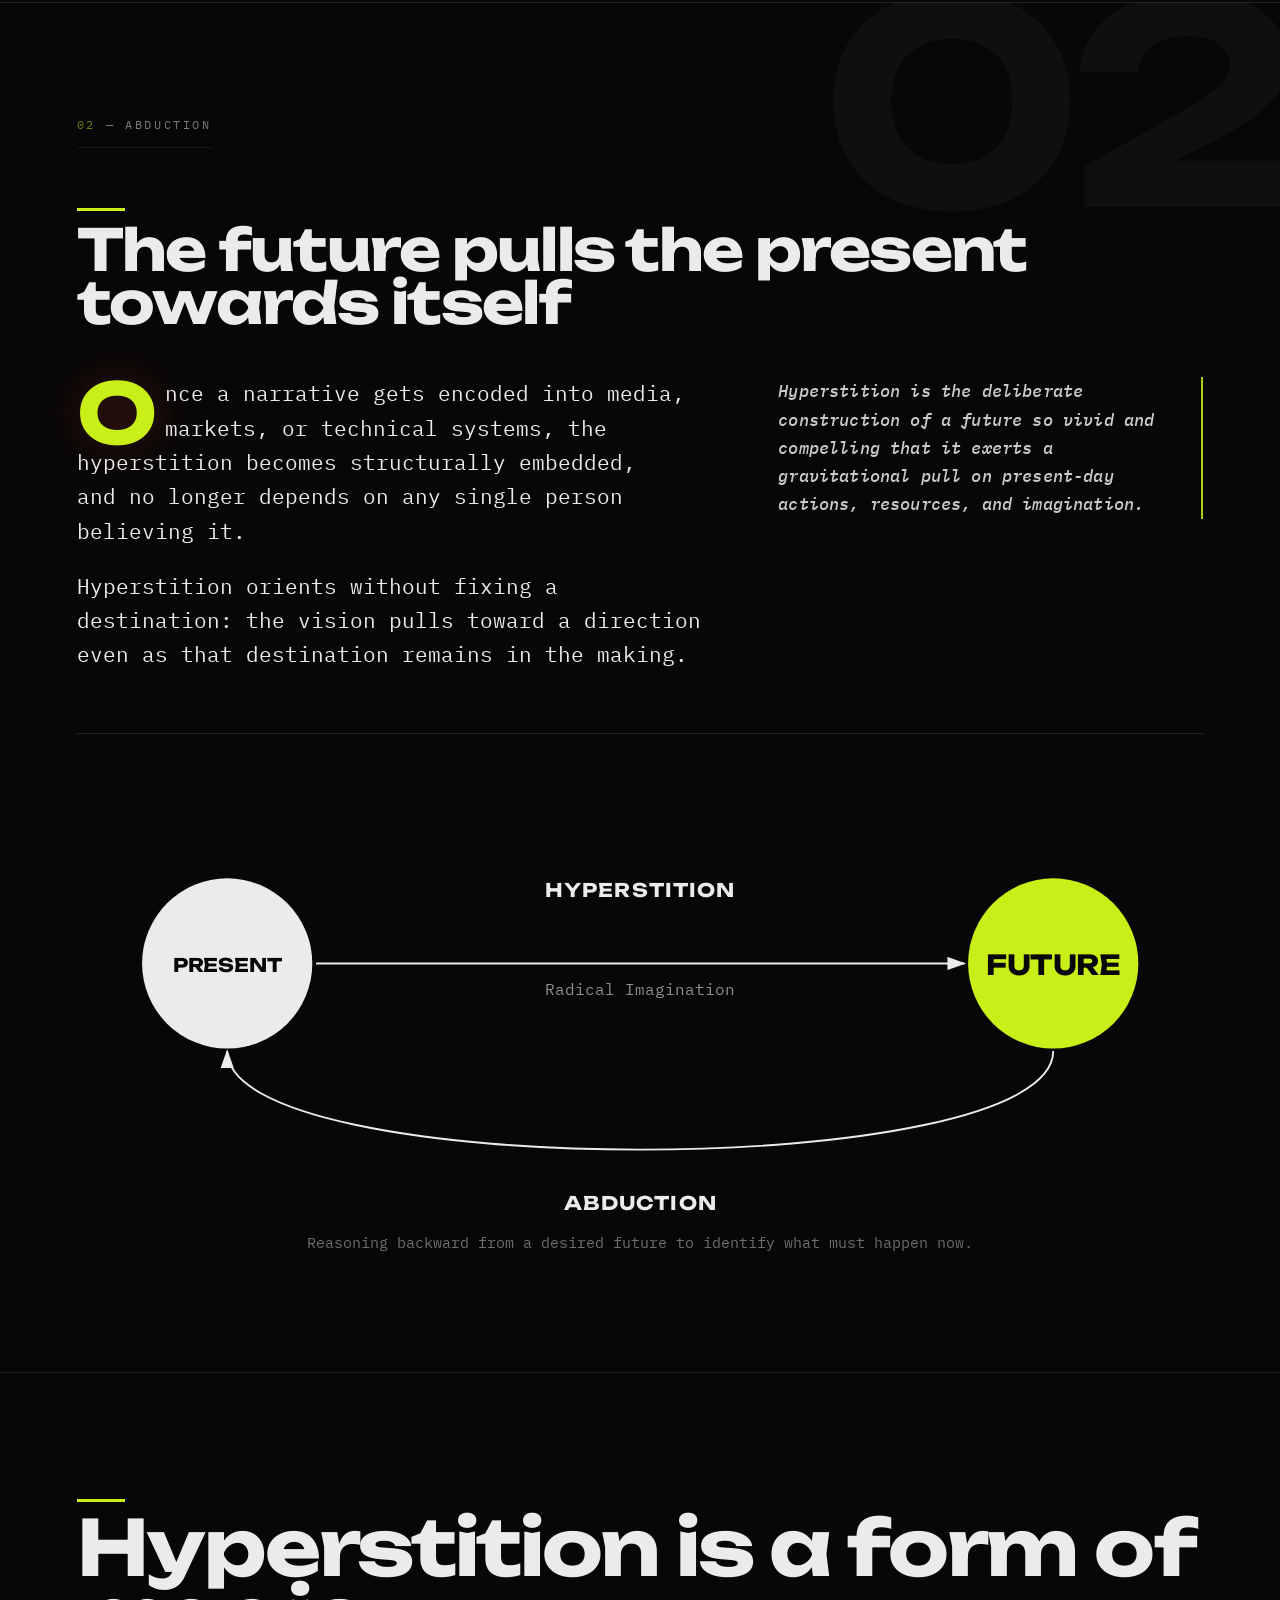
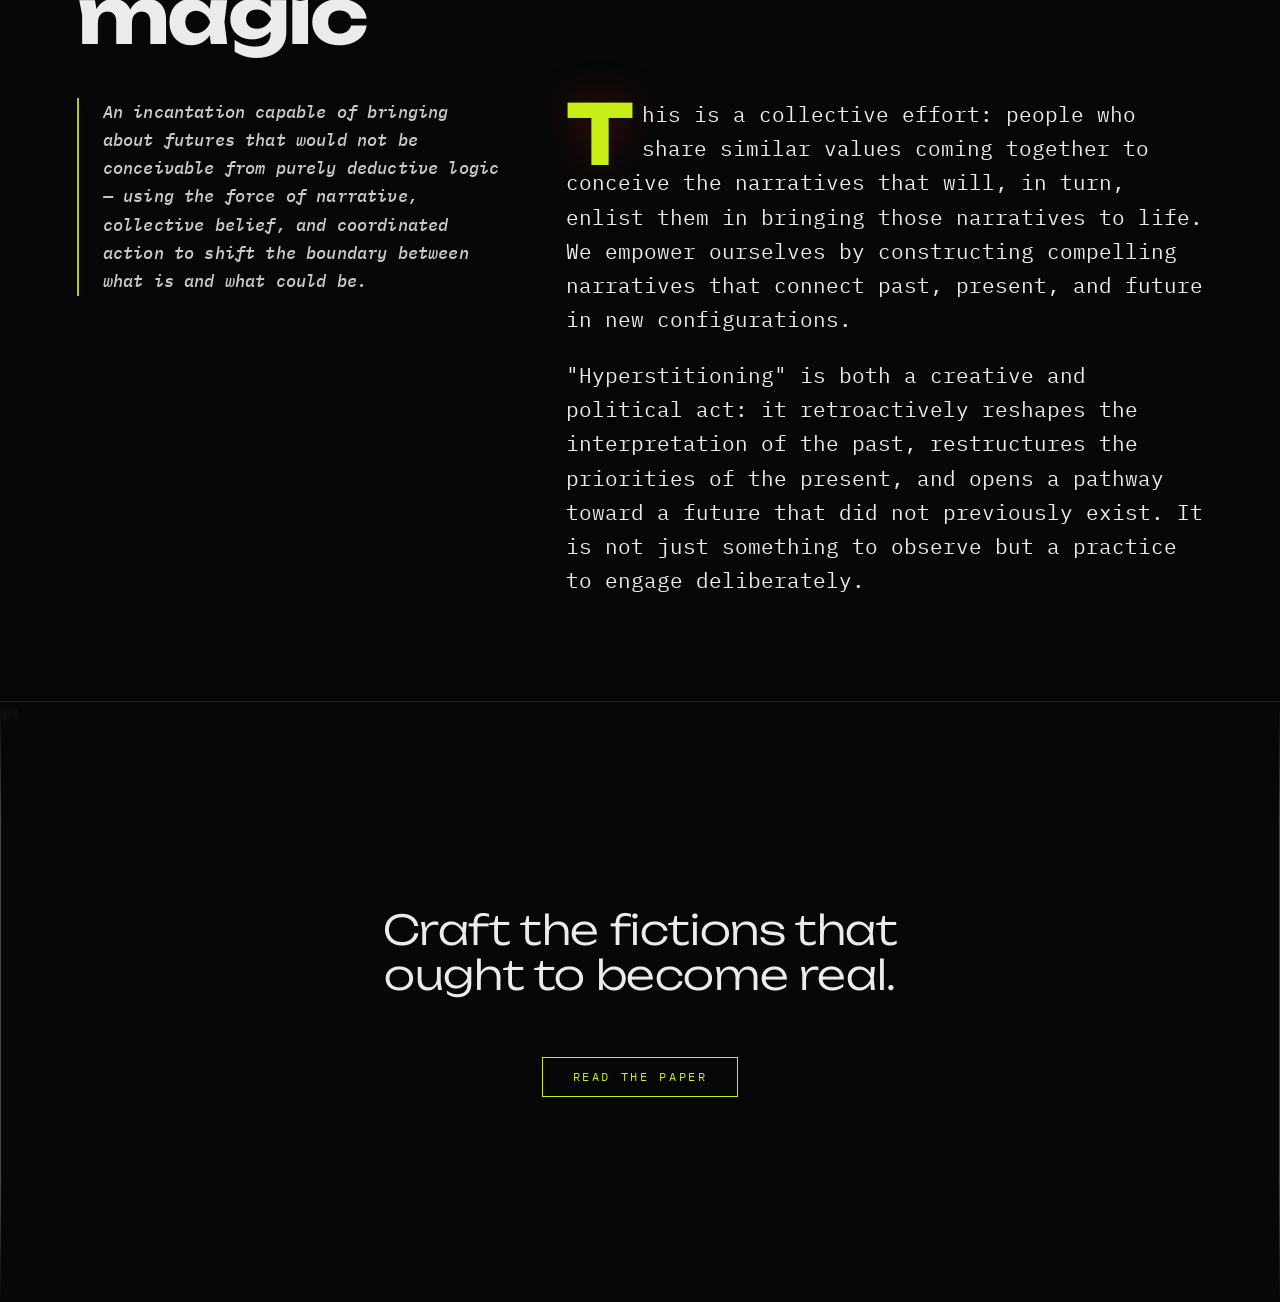
==== commit 2b7702cc: "Clean up" ====
--- a/index.html
+++ b/index.html
@@ -48,7 +48,7 @@
                     </blockquote>
                     <div class="spread__cols spread__cols--asymmetric">
                         <div class="spread__col">
-                            <p class="spread__statement">
+                            <p class="spread__mantra">
                                 <em>
                                     "The very existence of an idea generates the
                                     activity and resources that bring it
@@ -80,17 +80,7 @@
                     <blockquote class="pull-quote">
                         The future pulls the present towards itself
                     </blockquote>
-                    <div class="spread__cols">
-                        <div class="spread__col">
-                            <p class="spread__statement">
-                                Hyperstition is the deliberate construction of a
-                                future so vivid and compelling that it exerts a
-                                gravitational pull on present-day actions,
-                                resources, and imagination. It emerges from
-                                radical imagination unconstrained by present
-                                limitations and free from any path dependencies.
-                            </p>
-                        </div>
+                    <div class="spread__cols spread__cols--asymmetric-inverse">
                         <div class="spread__col">
                             <p class="drop-cap">
                                 Once a narrative gets encoded into media,
@@ -102,6 +92,17 @@
                                 Hyperstition orients without fixing a
                                 destination: the vision pulls toward a direction
                                 even as that destination remains in the making.
+                            </p>
+                        </div>
+                        <div class="spread__col">
+                            <p class="spread__mantra-right">
+                                Hyperstition is the deliberate construction of a
+                                future so vivid and compelling that it exerts a
+                                gravitational pull on present-day actions,
+                                resources, and imagination.
+                                <!--It emerges from
+                                radical imagination unconstrained by present
+                                limitations and free from any path dependencies.-->
                             </p>
                         </div>
                     </div>
@@ -197,17 +198,6 @@
                             >
                                 Radical Imagination
                             </text>
-                            <!--<text
-                                x="450"
-                                y="188"
-                                text-anchor="middle"
-                                font-family="IBM Plex Mono,monospace"
-                                font-size="13"
-                                fill="#ebebeb"
-                                opacity="0.6"
-                            >
-                                Free Imagination
-                            </text>-->
 
                             <!-- Arc: 2050 → TODAY -->
                             <path
@@ -242,10 +232,8 @@
                                 fill="#ebebeb"
                                 opacity="0.45"
                             >
-                                The future pulls the present towards itself
-
-                                <!--reasoning backward from a desired future to
-                                identify what must happen now.-->
+                                Reasoning backward from a desired future to
+                                identify what must happen now.
                             </text>
                         </svg>
                     </figure>
@@ -269,7 +257,7 @@
                             </p>
                         </div>
                         <div class="spread__col">
-                            <p>
+                            <p class="drop-cap">
                                 This is a collective effort: people who share
                                 similar values coming together to conceive the
                                 narratives that will, in turn, enlist them in
@@ -278,10 +266,6 @@
                                 that connect past, present, and future in new
                                 configurations.
                             </p>
-                            <!--<blockquote class="pull-quote pull-quote--inline">
-                                "it is not just something to observe but a
-                                practice to engage&nbsp;deliberately."
-                            </blockquote>-->
                             <p>
                                 "Hyperstitioning" is both a creative and
                                 political act: it retroactively reshapes the
--- a/styles.css
+++ b/styles.css
@@ -303,6 +303,10 @@
 
 .spread__cols--asymmetric {
     grid-template-columns: 2fr 3fr;
+}
+
+.spread__cols--asymmetric-inverse {
+    grid-template-columns: 3fr 2fr;
 }
 
 .spread__col p {
@@ -550,6 +554,19 @@
     opacity: 0.85;
 }
 
+.spread__mantra-right {
+    font-style: italic;
+    font-size: clamp(1rem, 1.3vw, 1.33rem);
+    line-height: 1.7;
+    letter-spacing: 0.01em;
+    font-weight: 500;
+    border-right: 2px solid var(--accent);
+    padding-right: 1.5rem;
+    max-width: 52ch;
+    margin: 0;
+    opacity: 0.85;
+}
+
 /* ═══════════════════════════════════════════════════════════
    RESPONSIVE
    ═══════════════════════════════════════════════════════════ */
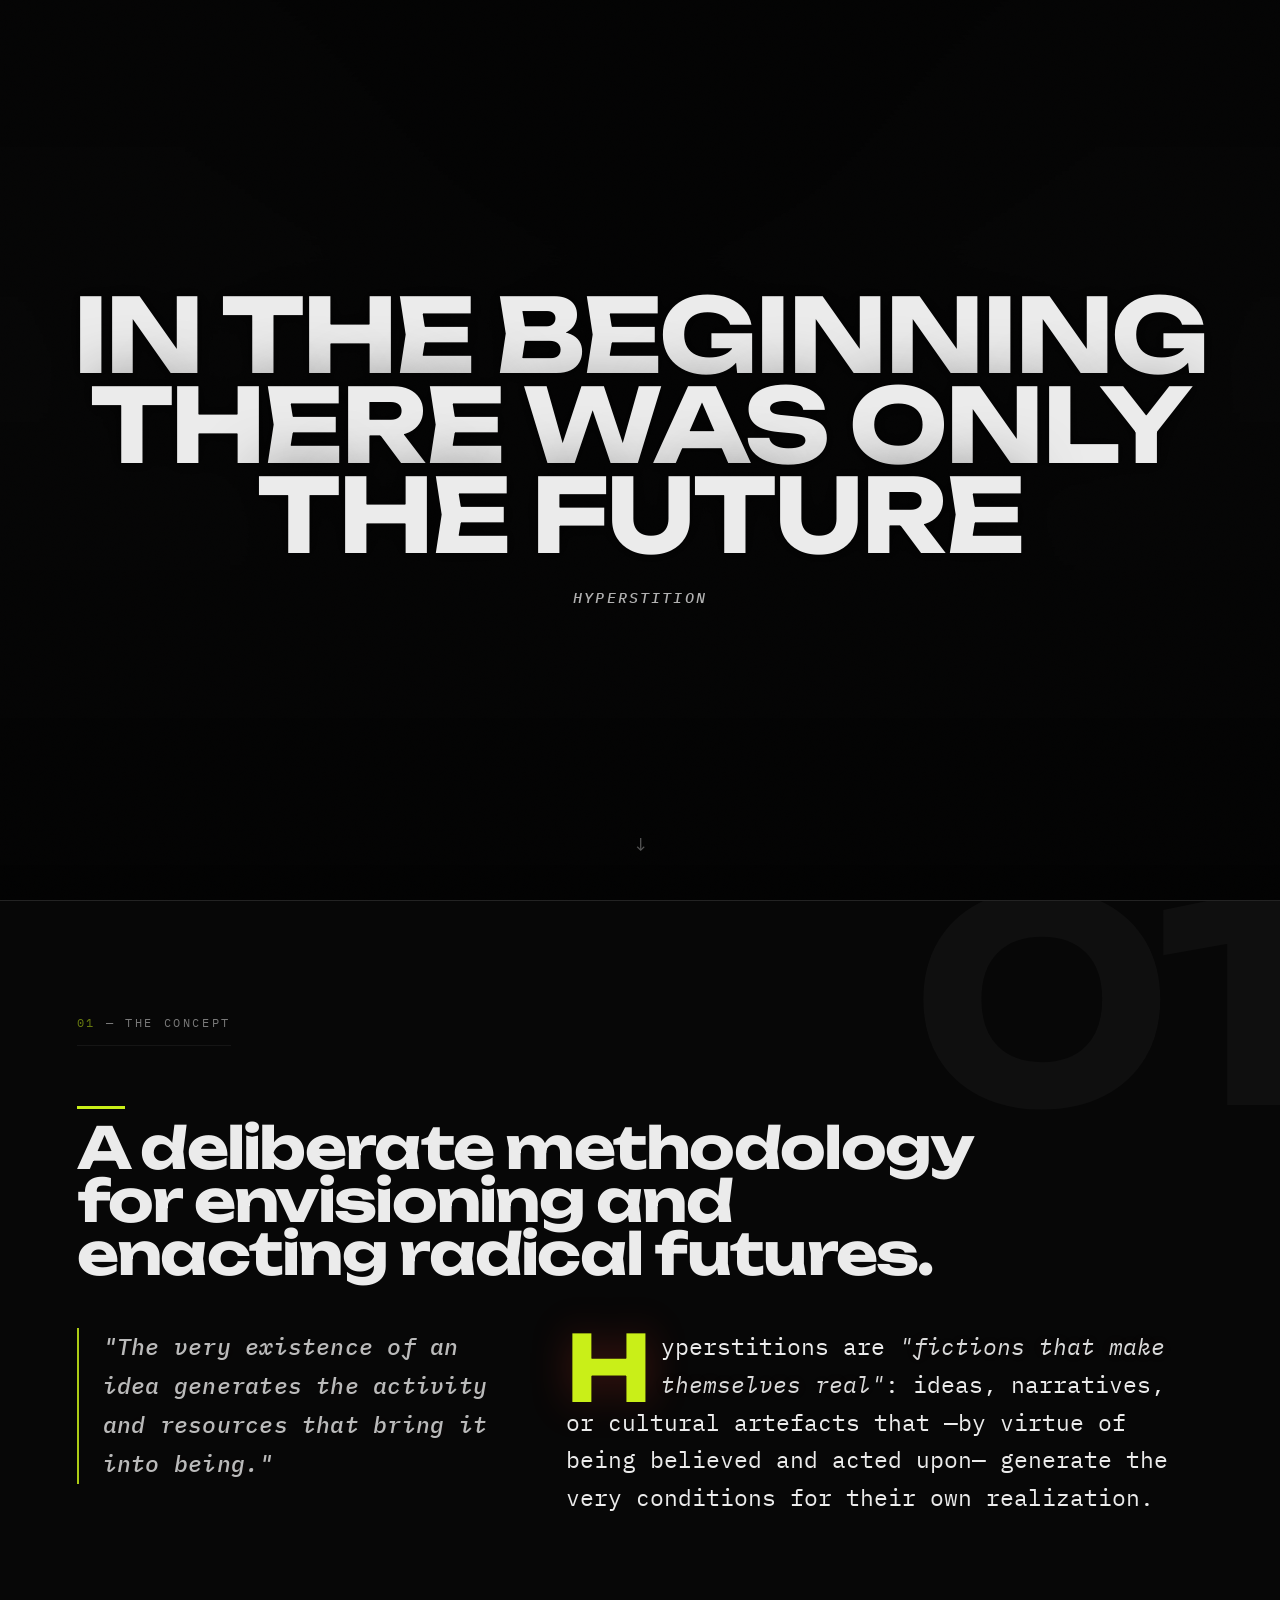
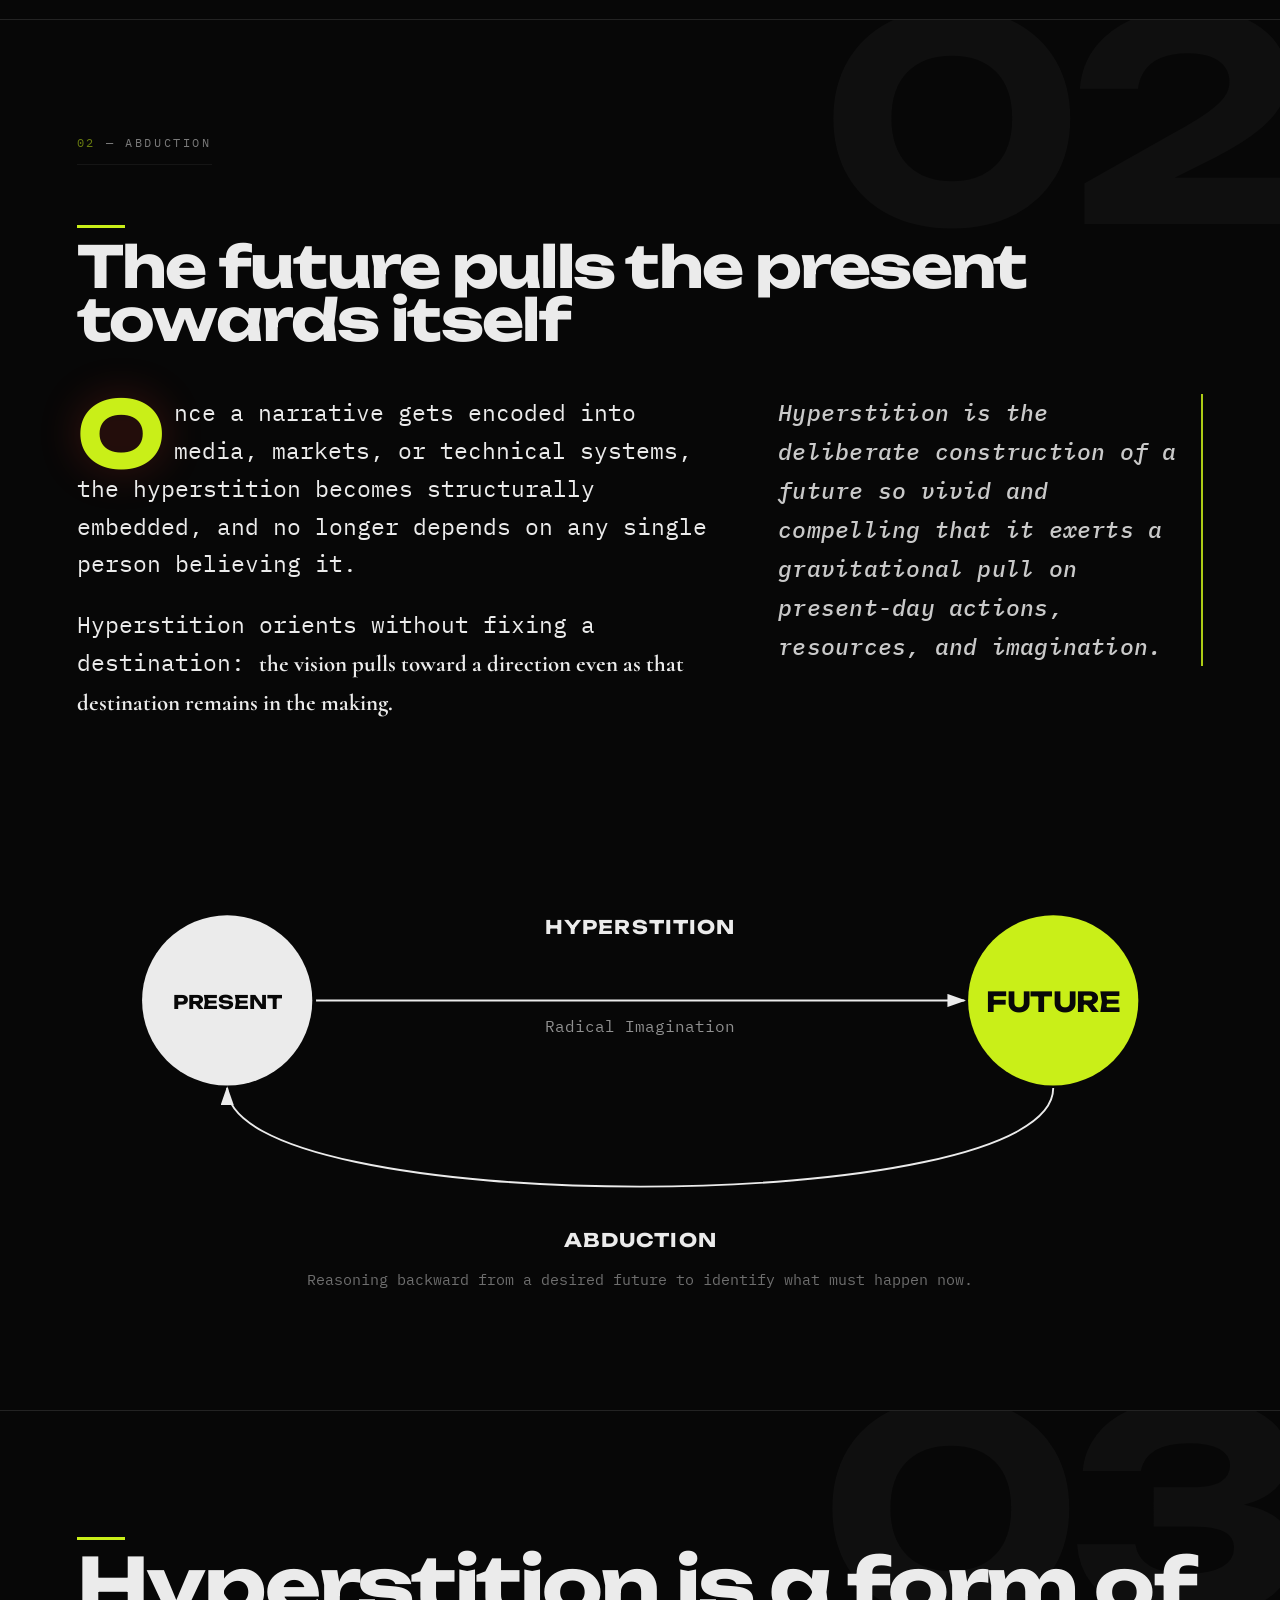
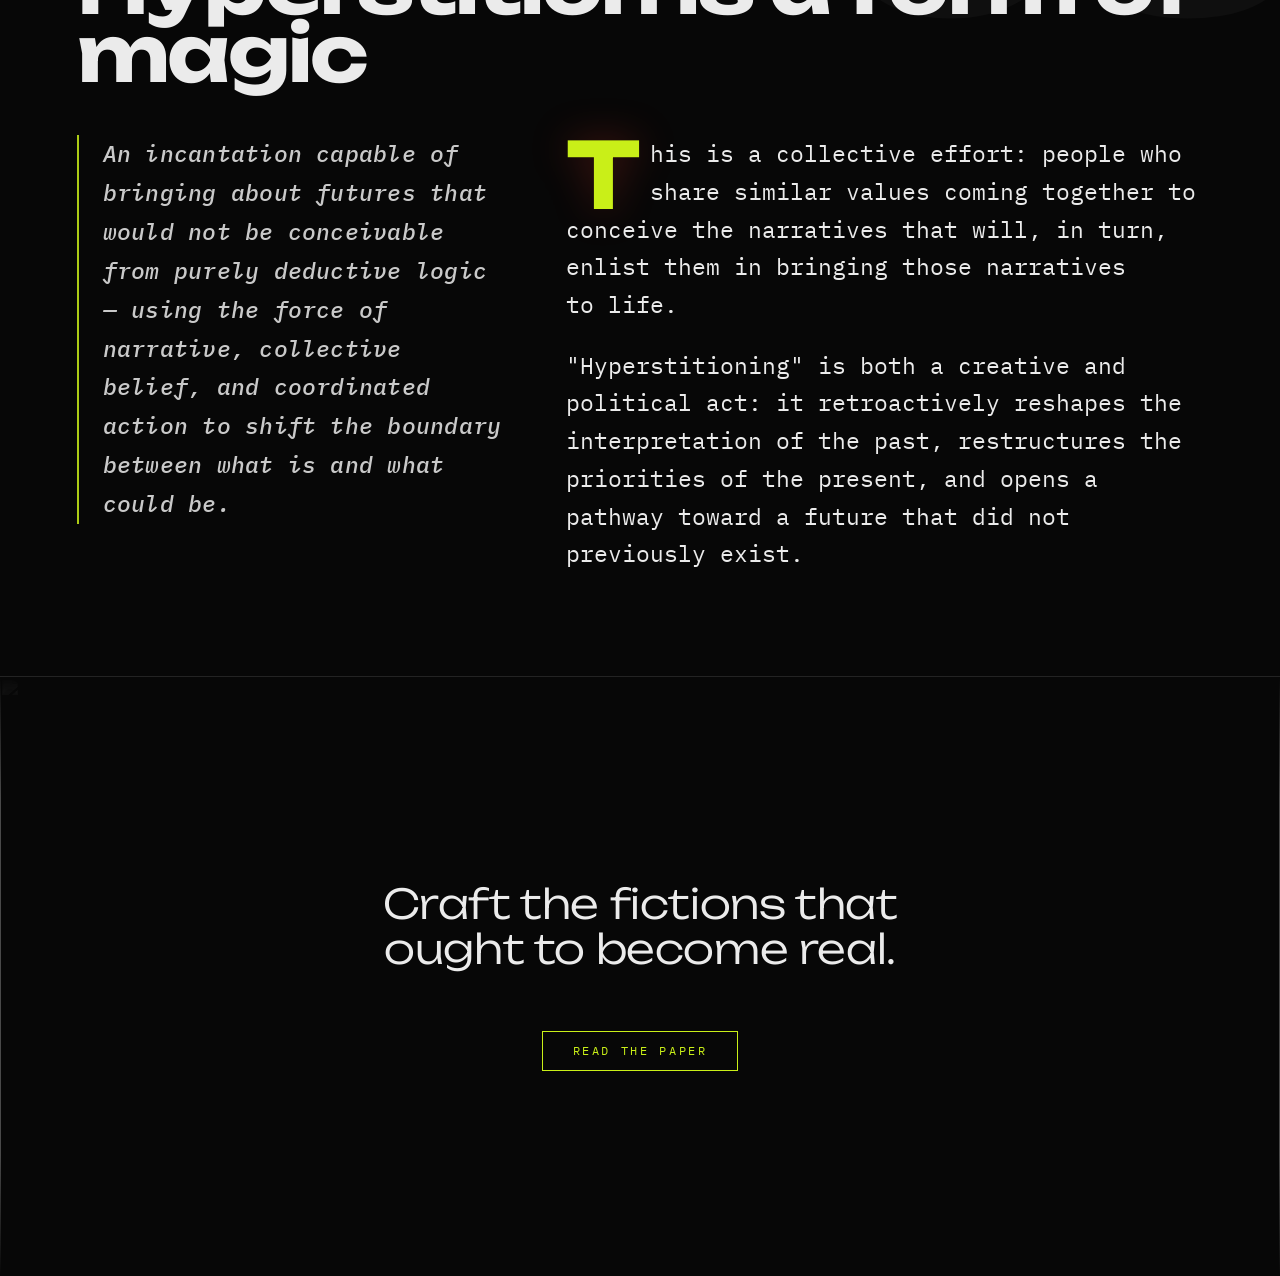
==== commit 915214b7: "More zine like" ====
--- a/index.html
+++ b/index.html
@@ -90,8 +90,12 @@
                             </p>
                             <p>
                                 Hyperstition orients without fixing a
-                                destination: the vision pulls toward a direction
-                                even as that destination remains in the making.
+                                destination:
+                                <strong
+                                    >the vision pulls toward a direction even as
+                                    that destination remains in the
+                                    making.</strong
+                                >
                             </p>
                         </div>
                         <div class="spread__col">
@@ -240,7 +244,8 @@
                 </div>
             </section>
 
-            <section class="spread" id="spread-02">
+            <section class="spread" id="spread-3">
+                <span class="spread__ghost" aria-hidden="true">03</span>
                 <div class="spread__inner">
                     <blockquote class="pull-quote pull-quote--large">
                         Hyperstition is a form of magic
@@ -261,10 +266,11 @@
                                 This is a collective effort: people who share
                                 similar values coming together to conceive the
                                 narratives that will, in turn, enlist them in
-                                bringing those narratives to life. We empower
+                                bringing those narratives to life.
+                                <!--We empower
                                 ourselves by constructing compelling narratives
                                 that connect past, present, and future in new
-                                configurations.
+                                configurations.-->
                             </p>
                             <p>
                                 "Hyperstitioning" is both a creative and
@@ -272,8 +278,8 @@
                                 interpretation of the past, restructures the
                                 priorities of the present, and opens a pathway
                                 toward a future that did not previously exist.
-                                It is not just something to observe but a
-                                practice to engage&nbsp;deliberately.
+                                <!--It is not just something to observe but a
+                                practice to engage&nbsp;deliberately.-->
                             </p>
                         </div>
                     </div>
--- a/styles.css
+++ b/styles.css
@@ -310,6 +310,7 @@
 }
 
 .spread__col p {
+    font-size: clamp(0.95rem, 1.1vw + 0.55rem, 1.666rem);
     text-wrap: pretty;
 }
 
@@ -364,9 +365,8 @@
    SPREAD 02 — Abduction Diagram
    ═══════════════════════════════════════════════════════════ */
 .abduction-diagram {
-    margin-top: var(--sp-5);
+    margin-top: var(--sp-4);
     padding-top: var(--sp-4);
-    border-top: 1px solid var(--rule);
     width: 100%;
 }
 
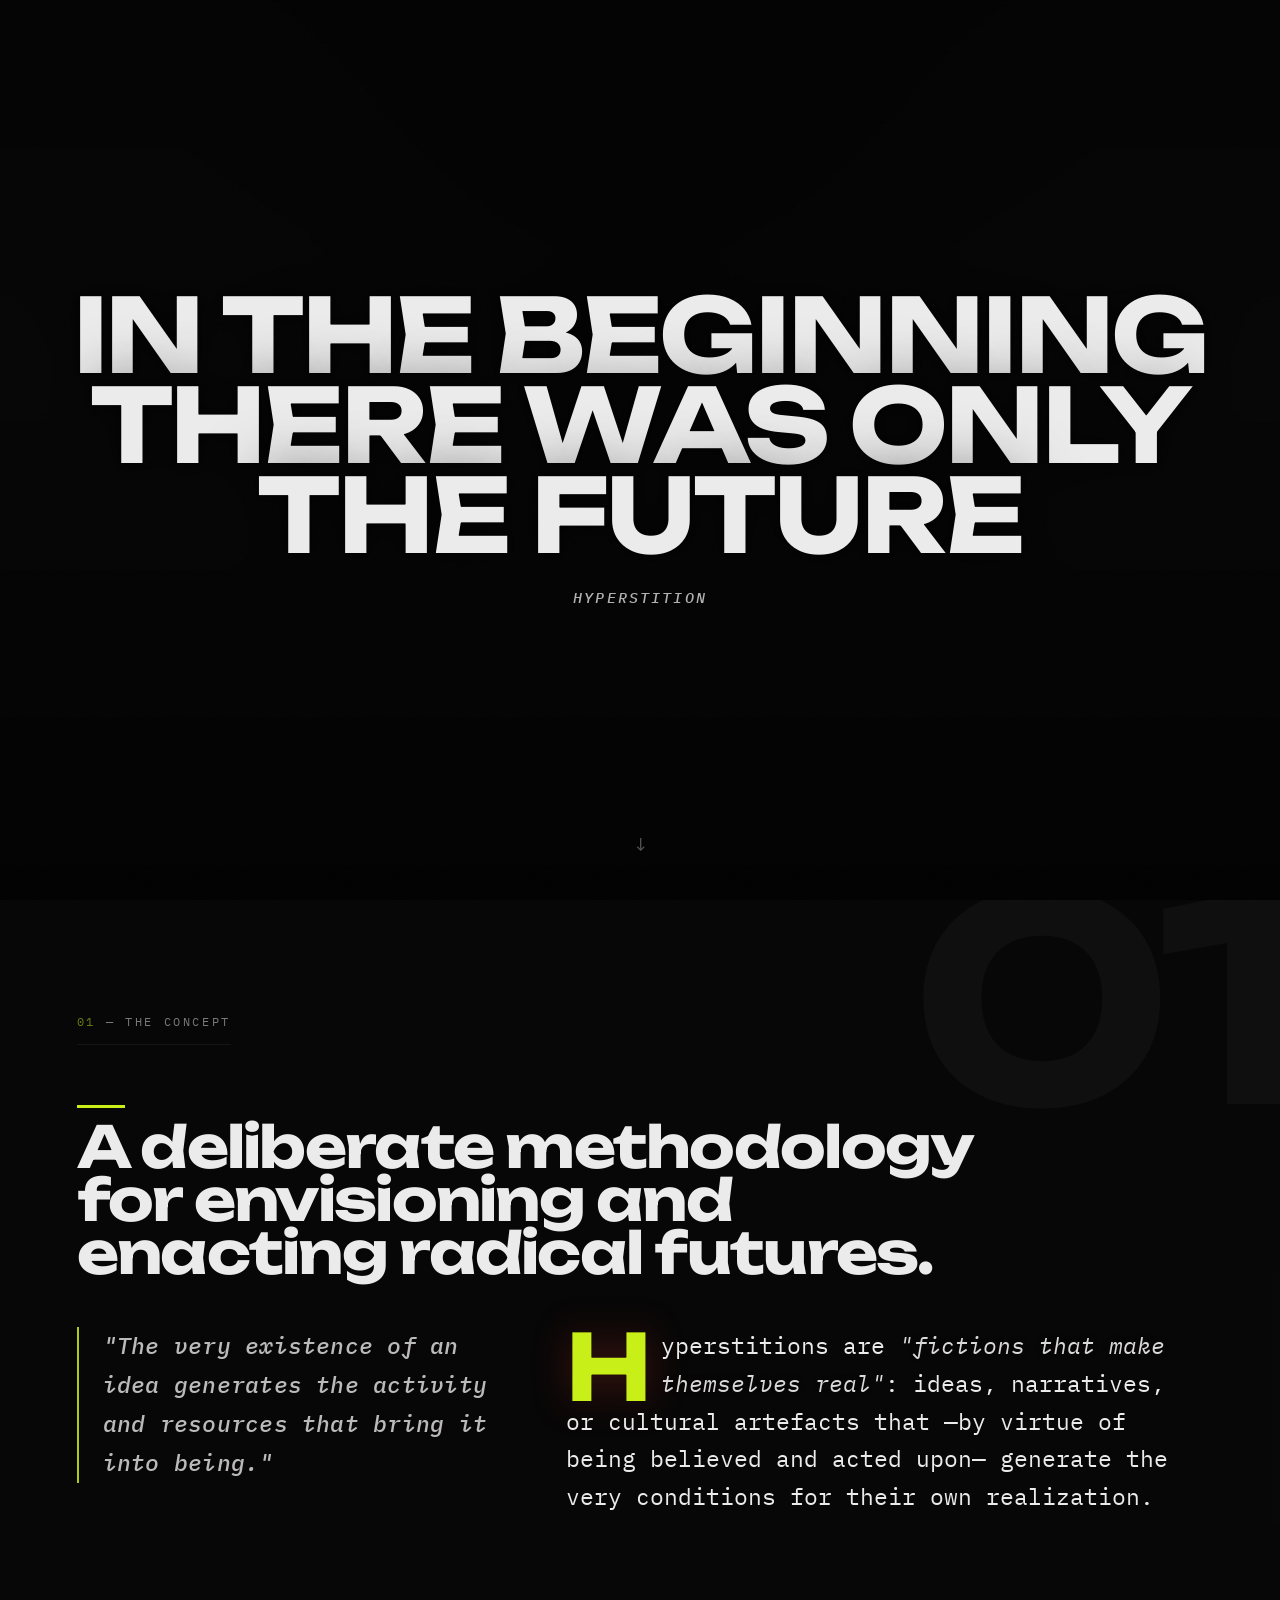
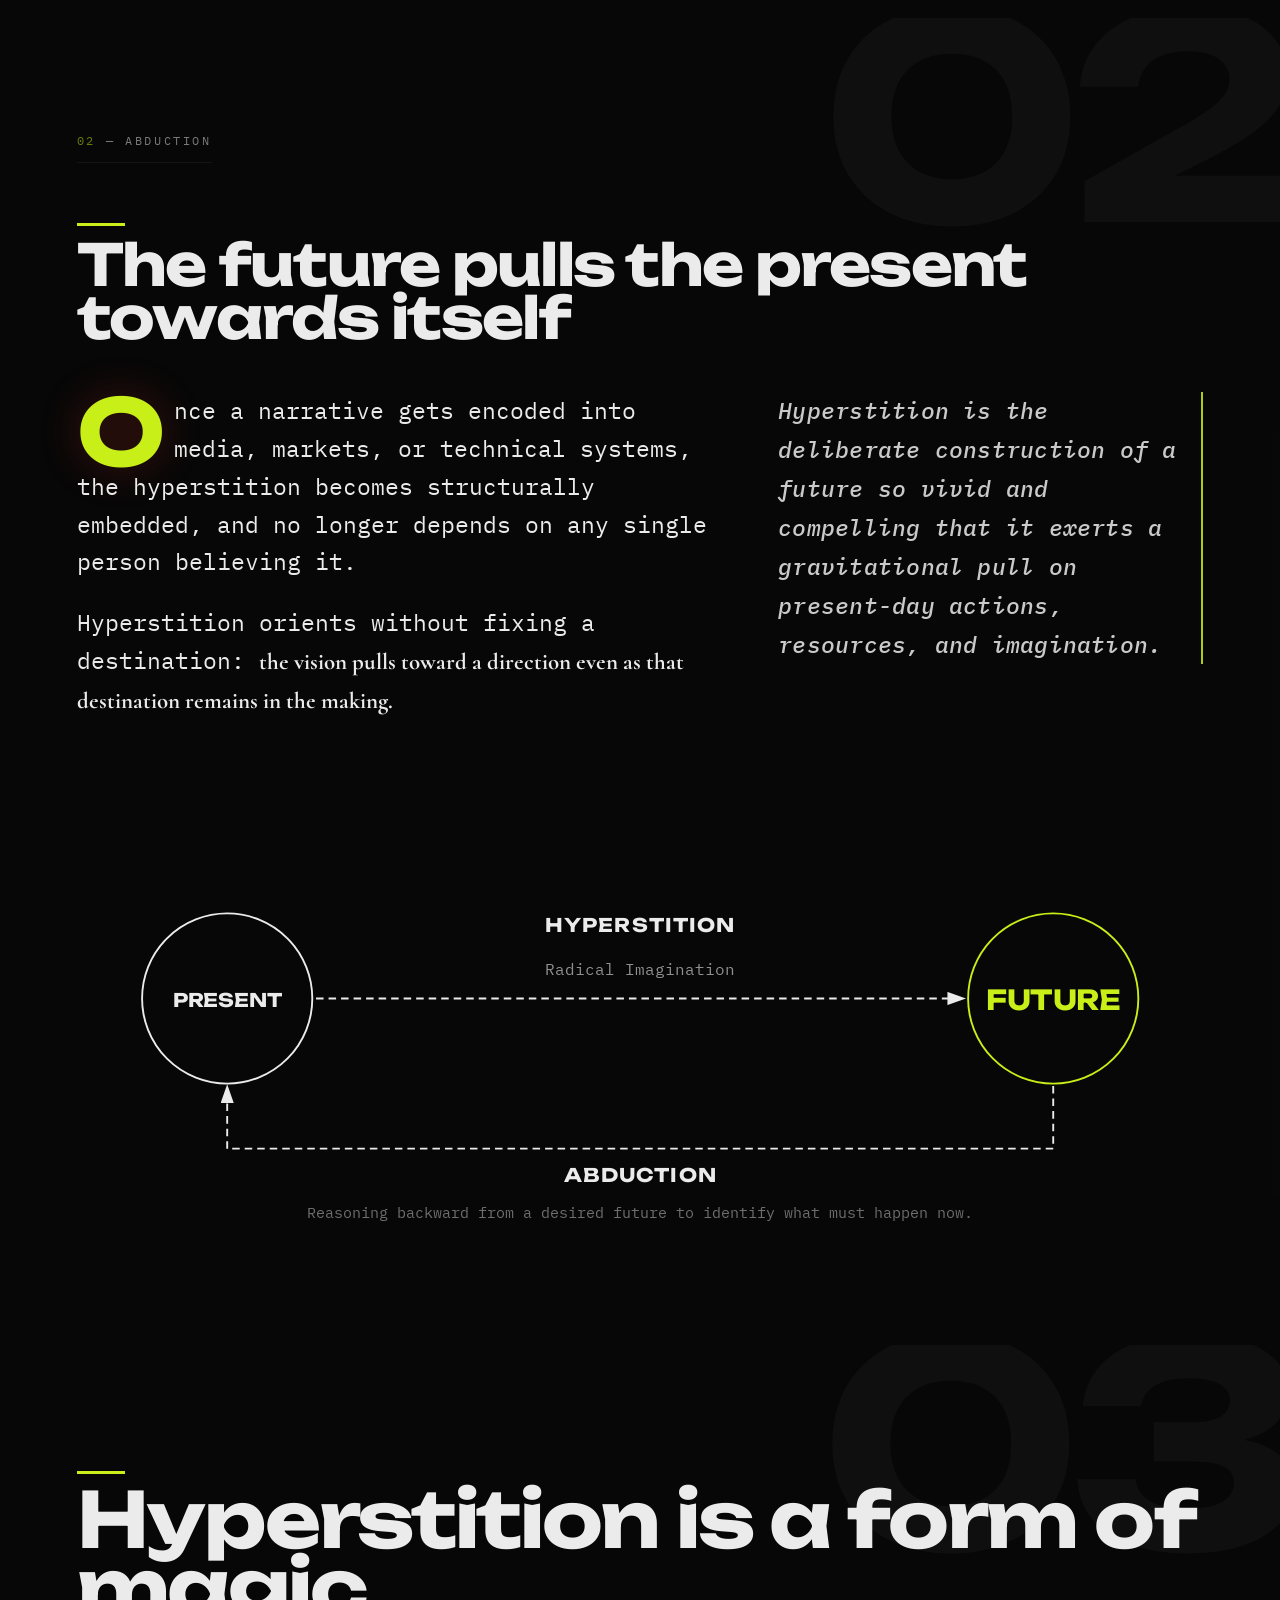
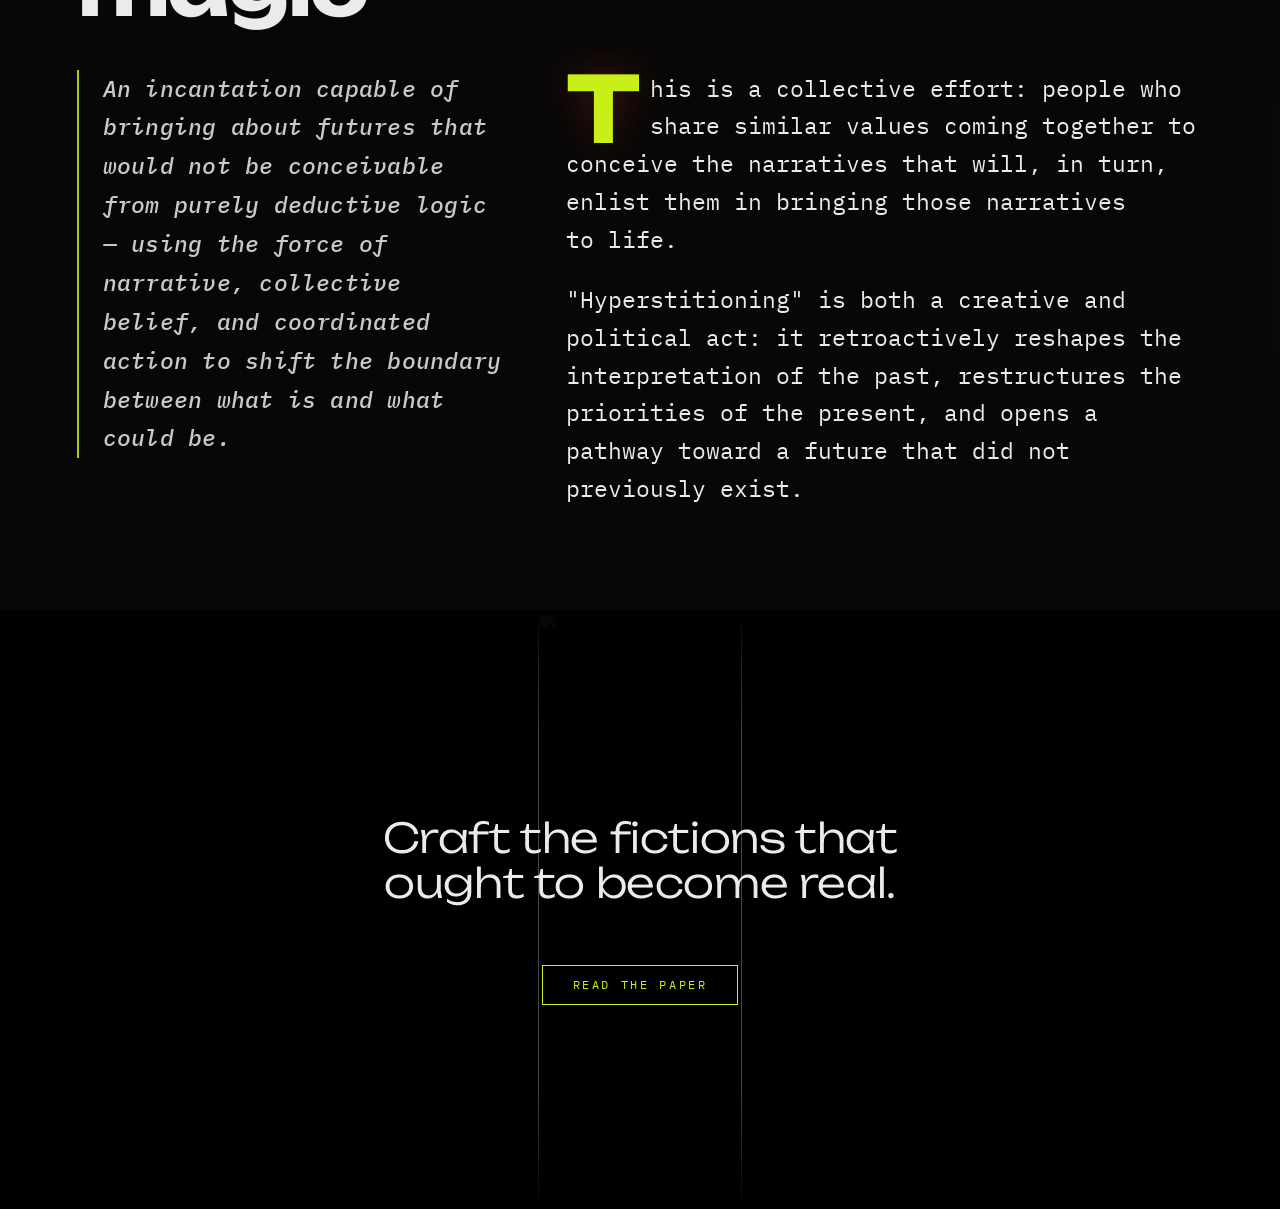
==== commit b19be42d: "Chart refinement" ====
--- a/index.html
+++ b/index.html
@@ -115,7 +115,7 @@
                         aria-label="Abduction diagram"
                     >
                         <svg
-                            viewBox="0 0 900 390"
+                            viewBox="0 0 900 340"
                             xmlns="http://www.w3.org/2000/svg"
                             aria-hidden="true"
                         >
@@ -136,7 +136,14 @@
                             </defs>
 
                             <!-- TODAY circle -->
-                            <circle cx="120" cy="145" r="68" fill="#ebebeb" />
+                            <circle
+                                cx="120"
+                                cy="145"
+                                r="68"
+                                fill="none"
+                                stroke="#ebebeb"
+                                stroke-width="1.5"
+                            />
                             <text
                                 x="120"
                                 y="152"
@@ -144,14 +151,21 @@
                                 font-family="Unbounded,sans-serif"
                                 font-weight="700"
                                 font-size="15"
-                                fill="#080808"
+                                fill="#ebebeb"
                                 letter-spacing="-0.01em"
                             >
                                 PRESENT
                             </text>
 
                             <!-- 2050 circle -->
-                            <circle cx="780" cy="145" r="68" fill="#c9ef18" />
+                            <circle
+                                cx="780"
+                                cy="145"
+                                r="68"
+                                fill="none"
+                                stroke="#c9ef18"
+                                stroke-width="1.5"
+                            />
                             <text
                                 x="780"
                                 y="154"
@@ -159,7 +173,7 @@
                                 font-family="Unbounded,sans-serif"
                                 font-weight="700"
                                 font-size="22"
-                                fill="#080808"
+                                fill="#c9ef18"
                                 letter-spacing="-0.02em"
                             >
                                 FUTURE
@@ -173,6 +187,7 @@
                                 y2="145"
                                 stroke="#ebebeb"
                                 stroke-width="1.5"
+                                stroke-dasharray="6 4"
                                 marker-end="url(#arr)"
                             />
 
@@ -193,7 +208,7 @@
                             <!-- Sub-labels -->
                             <text
                                 x="450"
-                                y="170"
+                                y="126"
                                 text-anchor="middle"
                                 font-family="IBM Plex Mono,monospace"
                                 font-size="13"
@@ -205,17 +220,18 @@
 
                             <!-- Arc: 2050 → TODAY -->
                             <path
-                                d="M 780,215 C 780,320 120,320 120,215"
+                                d="M 780,215 L 780,265 L 120,265 L 120,215"
                                 fill="none"
                                 stroke="#ebebeb"
                                 stroke-width="1.5"
+                                stroke-dasharray="6 4"
                                 marker-end="url(#arr)"
                             />
 
                             <!-- ABDUCTION label -->
                             <text
                                 x="450"
-                                y="342"
+                                y="292"
                                 text-anchor="middle"
                                 font-family="Unbounded,sans-serif"
                                 font-weight="700"
@@ -229,7 +245,7 @@
                             <!-- Caption -->
                             <text
                                 x="450"
-                                y="372"
+                                y="320"
                                 text-anchor="middle"
                                 font-family="IBM Plex Mono,monospace"
                                 font-size="12"
--- a/styles.css
+++ b/styles.css
@@ -246,7 +246,6 @@
     position: relative;
     overflow: hidden;
     padding: clamp(4rem, 8vw, 9rem) clamp(1.5rem, 6vw, 7rem);
-    border-top: 1px solid var(--rule);
     background: rgba(8, 8, 8, 0.9);
 }
 
@@ -383,7 +382,6 @@
     position: relative;
     z-index: 2;
     background: rgba(8, 8, 8, 0.94);
-    border-top: 1px solid var(--rule);
     padding: clamp(8rem, 16vw, 16rem) clamp(1.5rem, 6vw, 7rem);
     text-align: center;
     overflow: hidden;
@@ -391,6 +389,7 @@
 
 .cta__bg {
     position: absolute;
+    background: black;
     inset: 0;
     margin: 0;
     padding: 0;
@@ -399,8 +398,9 @@
 
 .cta__bg img {
     display: block;
-    width: 100%;
+    width: 40%;
     height: 100%;
+    margin: auto;
     object-fit: cover;
     object-position: center center;
     filter: grayscale(1) contrast(1.1) brightness(0.7);
@@ -580,6 +580,13 @@
         word-break: break-word;
         hyphens: manual;
     }
+
+    .spread__mantra-right {
+        border-right: none;
+        border-left: 2px solid var(--accent);
+        padding-right: 0;
+        padding-left: 1.5rem;
+    }
 }
 
 /* ── Reduced motion — kill all animation, preserve layout ── */
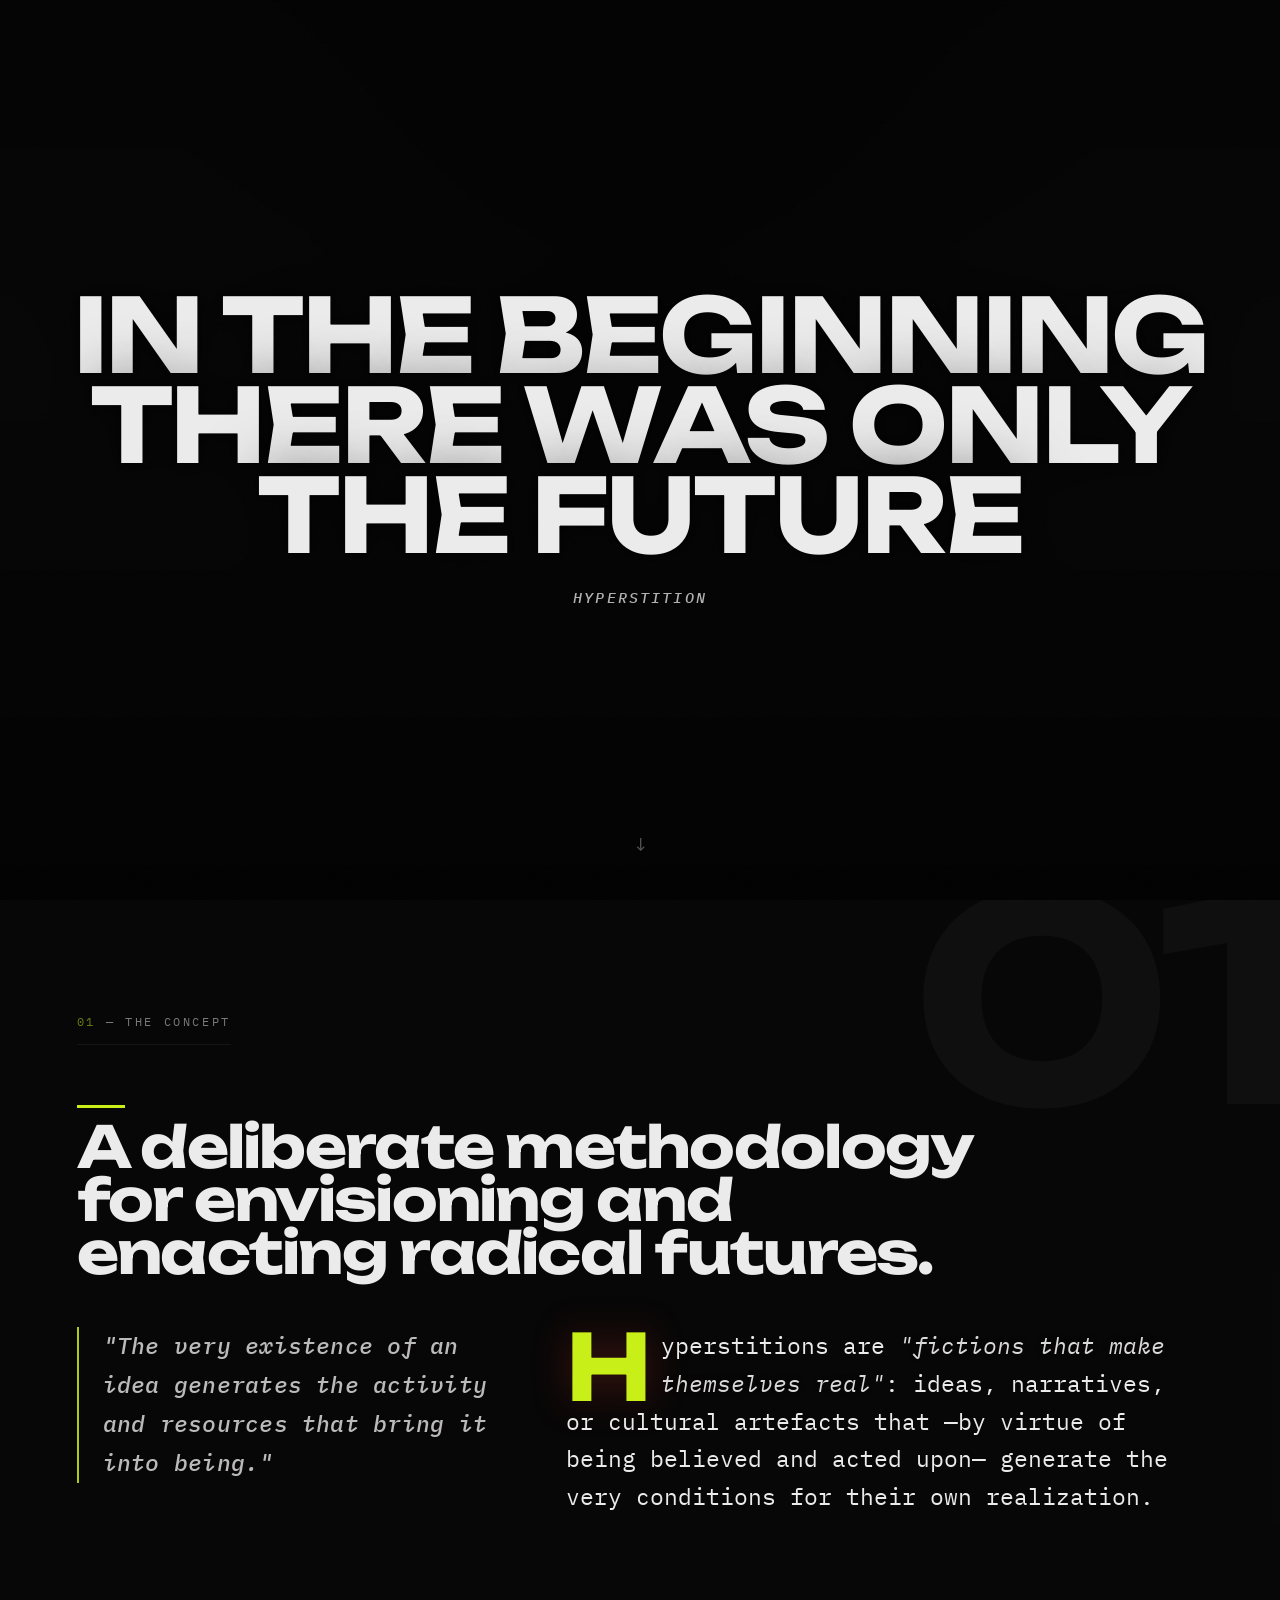
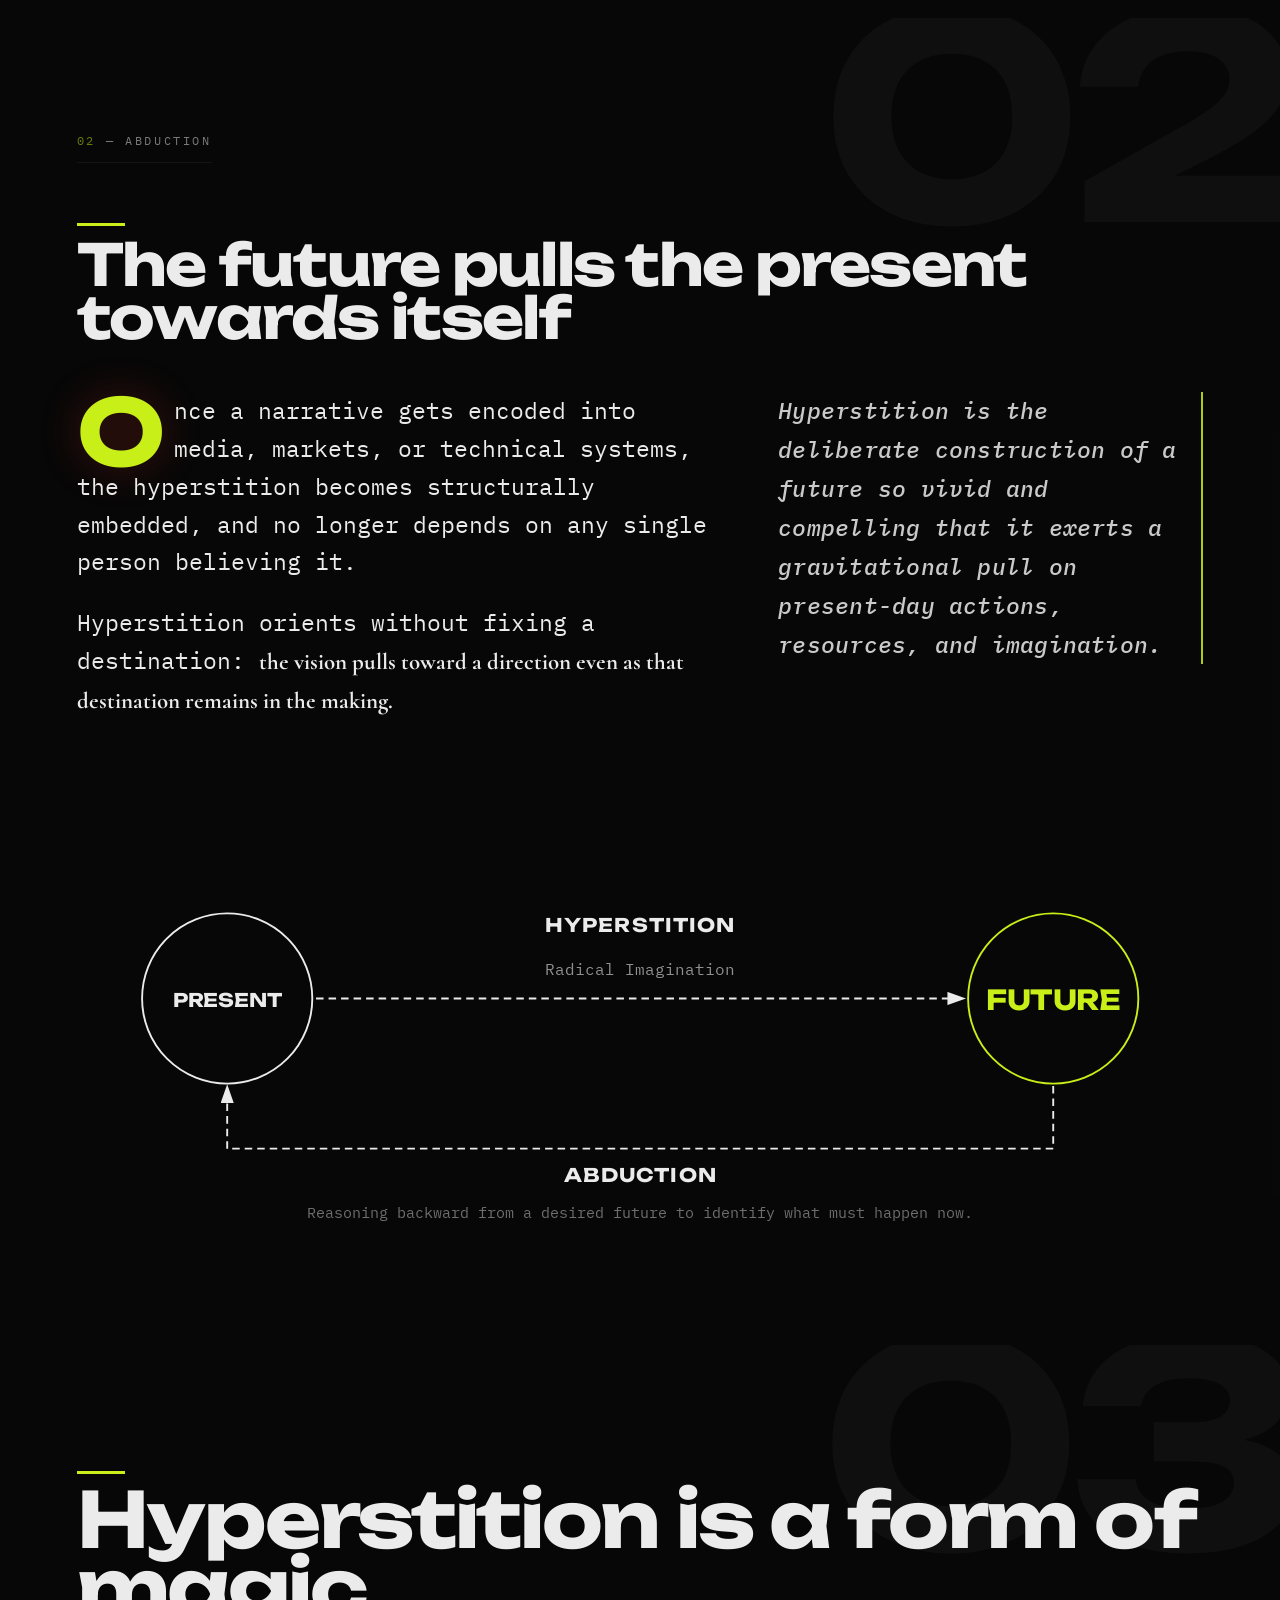
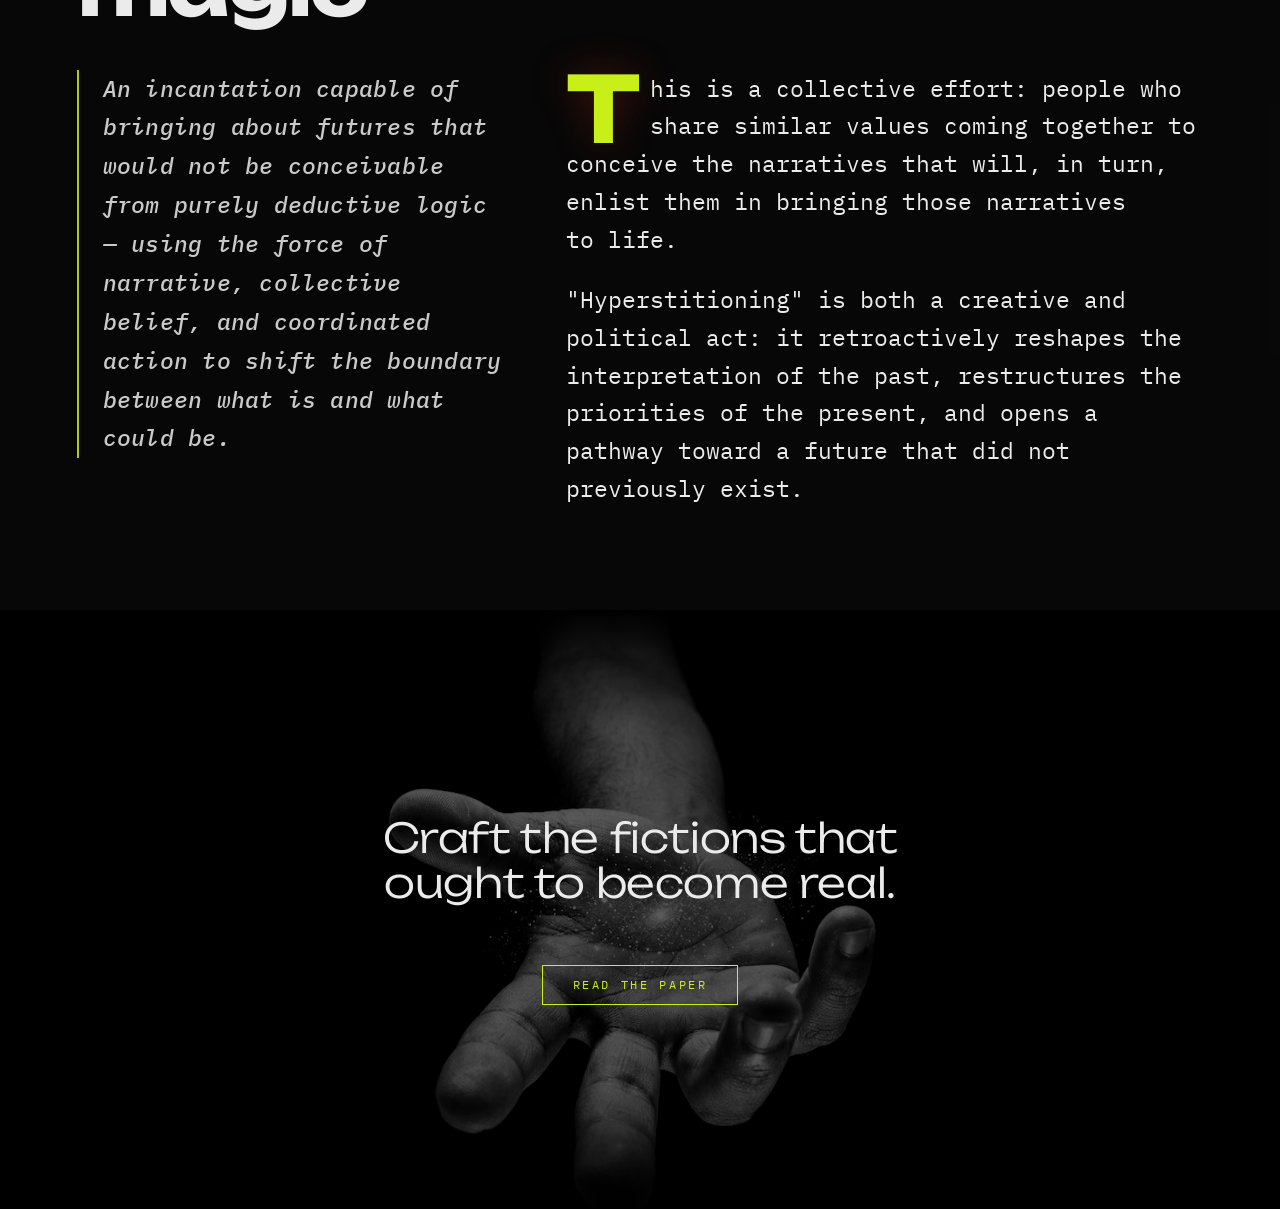
==== commit c15c9ed2: "Add SEO" ====
--- a/index.html
+++ b/index.html
@@ -3,7 +3,23 @@
     <head>
         <meta charset="utf-8" />
         <meta name="viewport" content="width=device-width, initial-scale=1" />
-        <title>Hyperstition</title>
+        <title>Hyperstition — Fictions That Make Themselves Real</title>
+        <meta name="description" content="Hyperstition is a deliberate methodology for envisioning and enacting radical futures. Ideas, narratives, and cultural artefacts that generate the conditions for their own realization." />
+        <link rel="canonical" href="https://hyperstition.io/" />
+
+        <!-- Open Graph -->
+        <meta property="og:type" content="website" />
+        <meta property="og:url" content="https://hyperstition.io/" />
+        <meta property="og:title" content="Hyperstition — Fictions That Make Themselves Real" />
+        <meta property="og:description" content="A deliberate methodology for envisioning and enacting radical futures. Ideas and narratives that generate the conditions for their own realization." />
+        <meta property="og:image" content="https://hyperstition.io/public/magic.png" />
+
+        <!-- Twitter Card -->
+        <meta name="twitter:card" content="summary_large_image" />
+        <meta name="twitter:title" content="Hyperstition — Fictions That Make Themselves Real" />
+        <meta name="twitter:description" content="A deliberate methodology for envisioning and enacting radical futures. Ideas and narratives that generate the conditions for their own realization." />
+        <meta name="twitter:image" content="https://hyperstition.io/public/magic.png" />
+
         <link rel="preconnect" href="https://fonts.googleapis.com" />
         <link rel="preconnect" href="https://fonts.gstatic.com" crossorigin />
         <link
